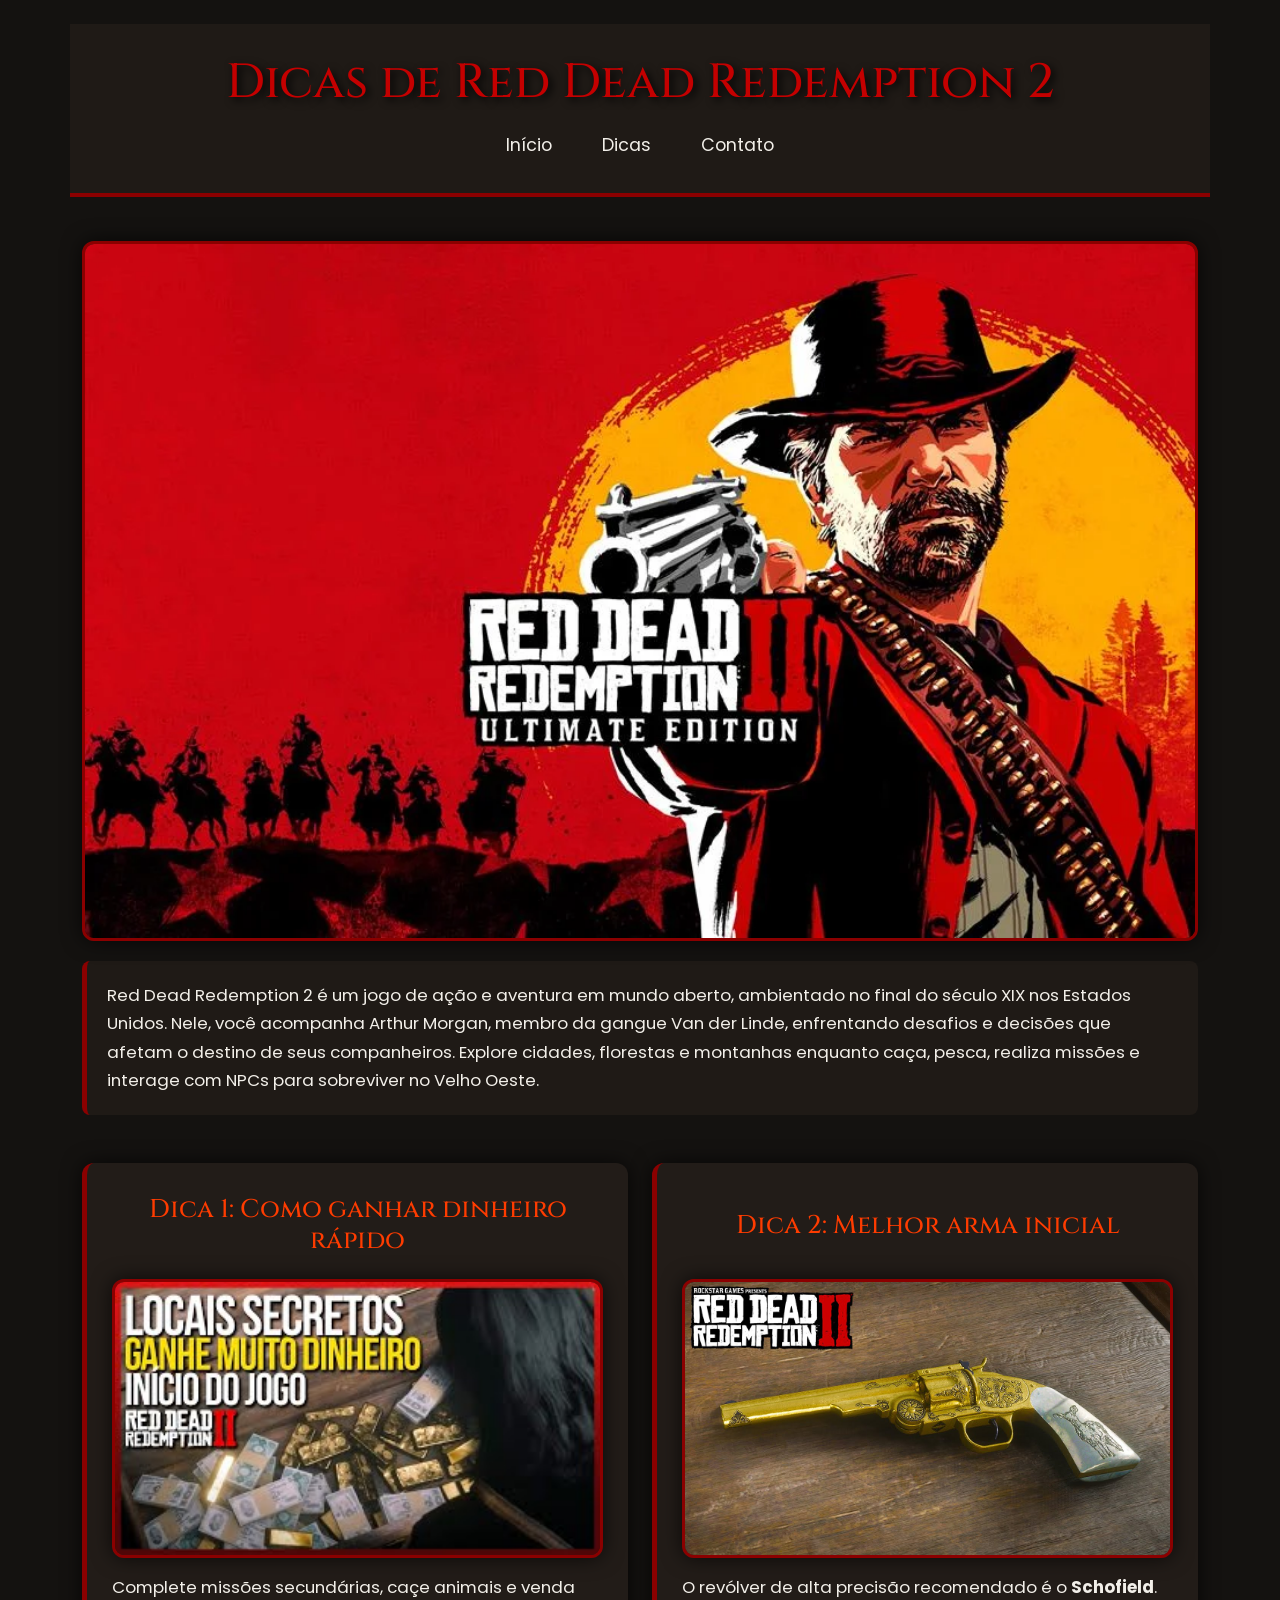
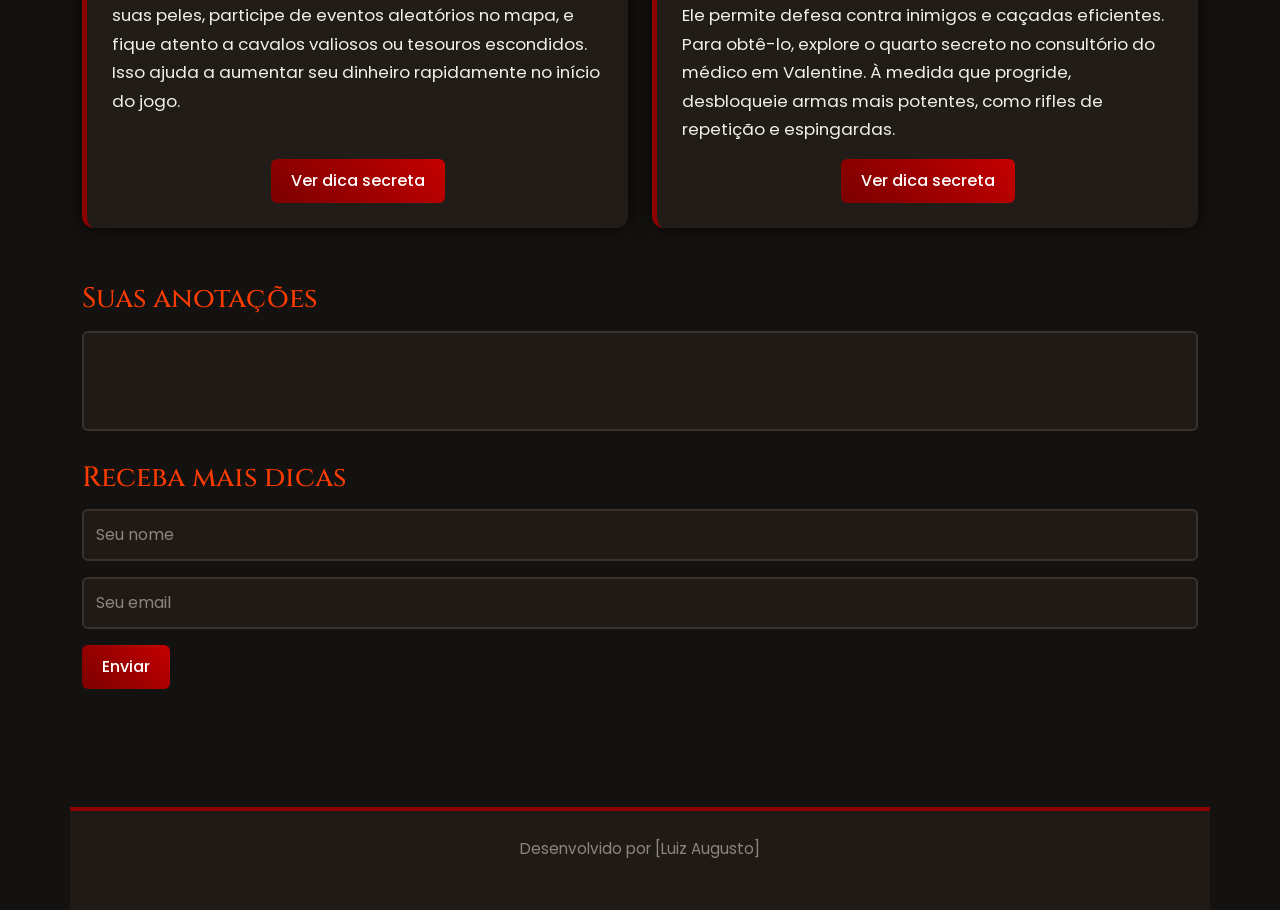
==== index.html @ a8acb1be "envio de imagens para pastas, correção no código pra dar certo" ====
<!DOCTYPE html>
<html lang="pt-BR">
<head>
    <meta charset="UTF-8">
    <meta name="viewport" content="width=device-width, initial-scale=1.0">
    <title>Dicas de Red Dead 2</title>
    <link href="https://cdn.jsdelivr.net/npm/bootstrap@5.3.0/dist/css/bootstrap.min.css" rel="stylesheet">
    <link rel="stylesheet" href="style.css">
    <link href="https://fonts.googleapis.com/css2?family=Poppins:wght@300;500;700&display=swap" rel="stylesheet">
</head>
<body>

<header class="container my-4">
    <h1>Dicas de Red Dead Redemption 2</h1>
    <nav class="nav">
        <a class="nav-link" href="index.html">Início</a>
        <a class="nav-link" href="dicas.html">Dicas</a>
        <a class="nav-link" href="contato.html">Contato</a>
    </nav>
</header>

<main class="container">

    <section class="mb-5">
        <img src="img/capa.jpg" alt="Capa Red Dead 2" class="img-fluid">
        <p>
            Red Dead Redemption 2 é um jogo de ação e aventura em mundo aberto, ambientado no final do século XIX nos Estados Unidos.
            Nele, você acompanha Arthur Morgan, membro da gangue Van der Linde, enfrentando desafios e decisões que afetam o destino de seus companheiros.
            Explore cidades, florestas e montanhas enquanto caça, pesca, realiza missões e interage com NPCs para sobreviver no Velho Oeste.
        </p>
    </section>

    <div class="row">
        <section class="col-md-6 mb-4">
            <article>
                <h2>Dica 1: Como ganhar dinheiro rápido</h2>
                <img src="img/dica1.jpg" alt="Dica 1 Red Dead 2" class="img-fluid">
                <p>
                    Complete missões secundárias, caçe animais e venda suas peles, participe de eventos aleatórios no mapa, e fique atento a cavalos valiosos
                    ou tesouros escondidos. Isso ajuda a aumentar seu dinheiro rapidamente no início do jogo.
                </p>
                <button class="btn btn-secondary" popovertarget="segredo1">Ver dica secreta</button> 
                <div id="segredo1" popover="" class="p-3 border shadow-sm">
                    <ol>
                        <li>
                            Explore bem o mapa! Você pode encontrar mapas do tesouros com npcs ou vasculhando estruturas do cenário,
                            neles irão ter informações preciosas para achar grandes fortunas perdidas das gangues que causaram o terror no velho oeste!
                        </li>
                    </ol>
                </div>
            </article>
        </section>

        <section class="col-md-6 mb-4">
            <article>
                <h2>Dica 2: Melhor arma inicial</h2>
                <img src="img/dica2.jpg" alt="Dica 2 Red Dead 2" class="img-fluid">
                <p>
                    O revólver de alta precisão recomendado é o <strong>Schofield</strong>. Ele permite defesa contra inimigos e caçadas eficientes.
                    Para obtê-lo, explore o quarto secreto no consultório do médico em Valentine. À medida que progride, desbloqueie armas mais potentes,
                    como rifles de repetição e espingardas.
                </p>
                <button class="btn btn-secondary" popovertarget="segredo2">Ver dica secreta</button>
                <div id="segredo2" popover="" class="p-3 border shadow-sm">
                    <ol>
                        <li>
                            Encontrar o Schofield no quarto secreto do médico de Valentine garante uma arma poderosa logo no início. Completar missões de caçador de recompensas desbloqueia ainda mais armas.
                        </li>
                    </ol>
                </div>
            </article>
        </section>
    </div>

    <section class="mb-4">
        <h3>Suas anotações</h3>
        <div contenteditable="true" class="form-control" style="min-height: 100px;"></div>
    </section>

    <section class="mb-5">
        <h3>Receba mais dicas</h3>
        <form>
            <div class="mb-3">
                <input type="text" class="form-control" placeholder="Seu nome" required>
            </div>
            <div class="mb-3">
                <input type="email" class="form-control" placeholder="Seu email" required>
            </div>
            <button type="submit" class="btn btn-primary">Enviar</button>
        </form>
    </section>

</main>

<footer class="container pb-5">
    <p>Desenvolvido por [Luiz Augusto]</p>
</footer>

<script src="https://cdn.jsdelivr.net/npm/bootstrap@5.3.0/dist/js/bootstrap.bundle.min.js"></script>

</body>
</html>
---- style.css ----
@import url('https://fonts.googleapis.com/css2?family=Cinzel:wght@600;800&family=Poppins:wght@300;400;500;700&display=swap');

body {
    margin: 0;
    font-family: 'Poppins', sans-serif;
    background-color: #141210;
    color: #f2efe9;
}

header {
    background-color: #1f1a16;
    text-align: center;
    padding: 30px 10px;
    border-bottom: 4px solid #8b0000;
}

header h1 {
    font-family: 'Cinzel', serif;
    font-size: 3rem;
    color: #c40000;
    text-shadow: 3px 3px 8px #000;
    margin-bottom: 15px;
}

.nav {
    justify-content: center;
}

.nav .nav-link {
    color: #f2efe9;
    text-decoration: none;
    margin: 0 10px;
    font-size: 1.1rem;
    padding: 5px 15px;
    border-radius: 5px;
    transition: 0.3s ease;
}

.nav .nav-link:hover {
    background-color: #8b0000;
    color: #fff !important;
}

main {
    padding: 20px 0;
}

p {
    line-height: 1.7;
    font-size: 1.05rem;
}

.img-fluid {
    width: 100%;
    border-radius: 12px;
    border: 3px solid #8b0000;
    box-shadow: 0 0 20px rgba(0,0,0,0.7);
    transition: 0.3s ease;
}

main > section:first-of-type p {
    background-color: #1f1a16;
    padding: 20px;
    margin-top: 20px;
    border-radius: 8px;
    border-left: 5px solid #8b0000;
}

.row {
    display: flex;
    flex-wrap: wrap;
}

.row > section {
    display: flex !important;
    flex-direction: column;
}

article {
    background-color: #221c18;
    padding: 25px;
    border-radius: 12px;
    border-left: 5px solid #8b0000;
    box-shadow: 0 0 20px rgba(0,0,0,0.7);
    color: #f2efe9;
    display: flex;
    flex-direction: column;
    flex: 1; 
    height: 100%;
}

h2 {
    font-family: 'Cinzel', serif;
    color: #ff3c00;
    margin-top: 0;
    margin-bottom: 15px;
    font-size: 1.6rem;
    text-align: center;
    min-height: 76px;
    display: flex;
    align-items: center;
    justify-content: center;
}

article img {
    width: 100%;
    height: 250px; 
    object-fit: cover;
    object-position: center; 
    border-radius: 8px;
    border: 3px solid #8b0000;
    margin-bottom: 15px;
    transition: 0.3s ease;
}

.img-fluid:hover, article img:hover {
    transform: scale(1.01);
}

article p {
    flex-grow: 1;
    margin-bottom: 15px;
}

.btn, button, [type="submit"] {
    background: linear-gradient(45deg, #7b0000, #c40000) !important;
    color: white !important;
    border: none !important;
    padding: 10px 20px;
    border-radius: 6px;
    font-weight: 500;
    cursor: pointer;
    transition: 0.3s ease;
    align-self: center;
    margin-top: auto; 
}

.btn:hover, button:hover {
    transform: scale(1.05);
    background: linear-gradient(45deg, #c40000, #ff0000) !important;
}

.form-control {
    background-color: #1f1a16 !important;
    color: #f2efe9 !important;
    border: 2px solid #3a322c !important;
    border-radius: 6px;
    padding: 12px;
}

.form-control:focus {
    border-color: #8b0000 !important;
    box-shadow: 0 0 8px rgba(139, 0, 0, 0.6) !important;
}

.form-control::placeholder {
    color: #8c857e;
}

h3 {
    font-family: 'Cinzel', serif;
    color: #ff3c00;
    margin-top: 30px;
    margin-bottom: 15px;
}

div[popover] {
    background-color: #1a1512;
    color: #f2efe9;
    padding: 20px;
    border: 2px solid #8b0000;
    border-radius: 8px;
    box-shadow: 0 0 25px rgba(0,0,0,0.85);
    max-width: 350px;
}

div[popover] ol {
    margin: 0;
    padding-left: 20px;
}

footer {
    text-align: center;
    padding: 25px;
    background-color: #1f1a16;
    border-top: 4px solid #8b0000;
    margin-top: 50px;
}

footer p {
    margin: 0;
    font-size: 0.95rem;
    color: #8c857e;
}
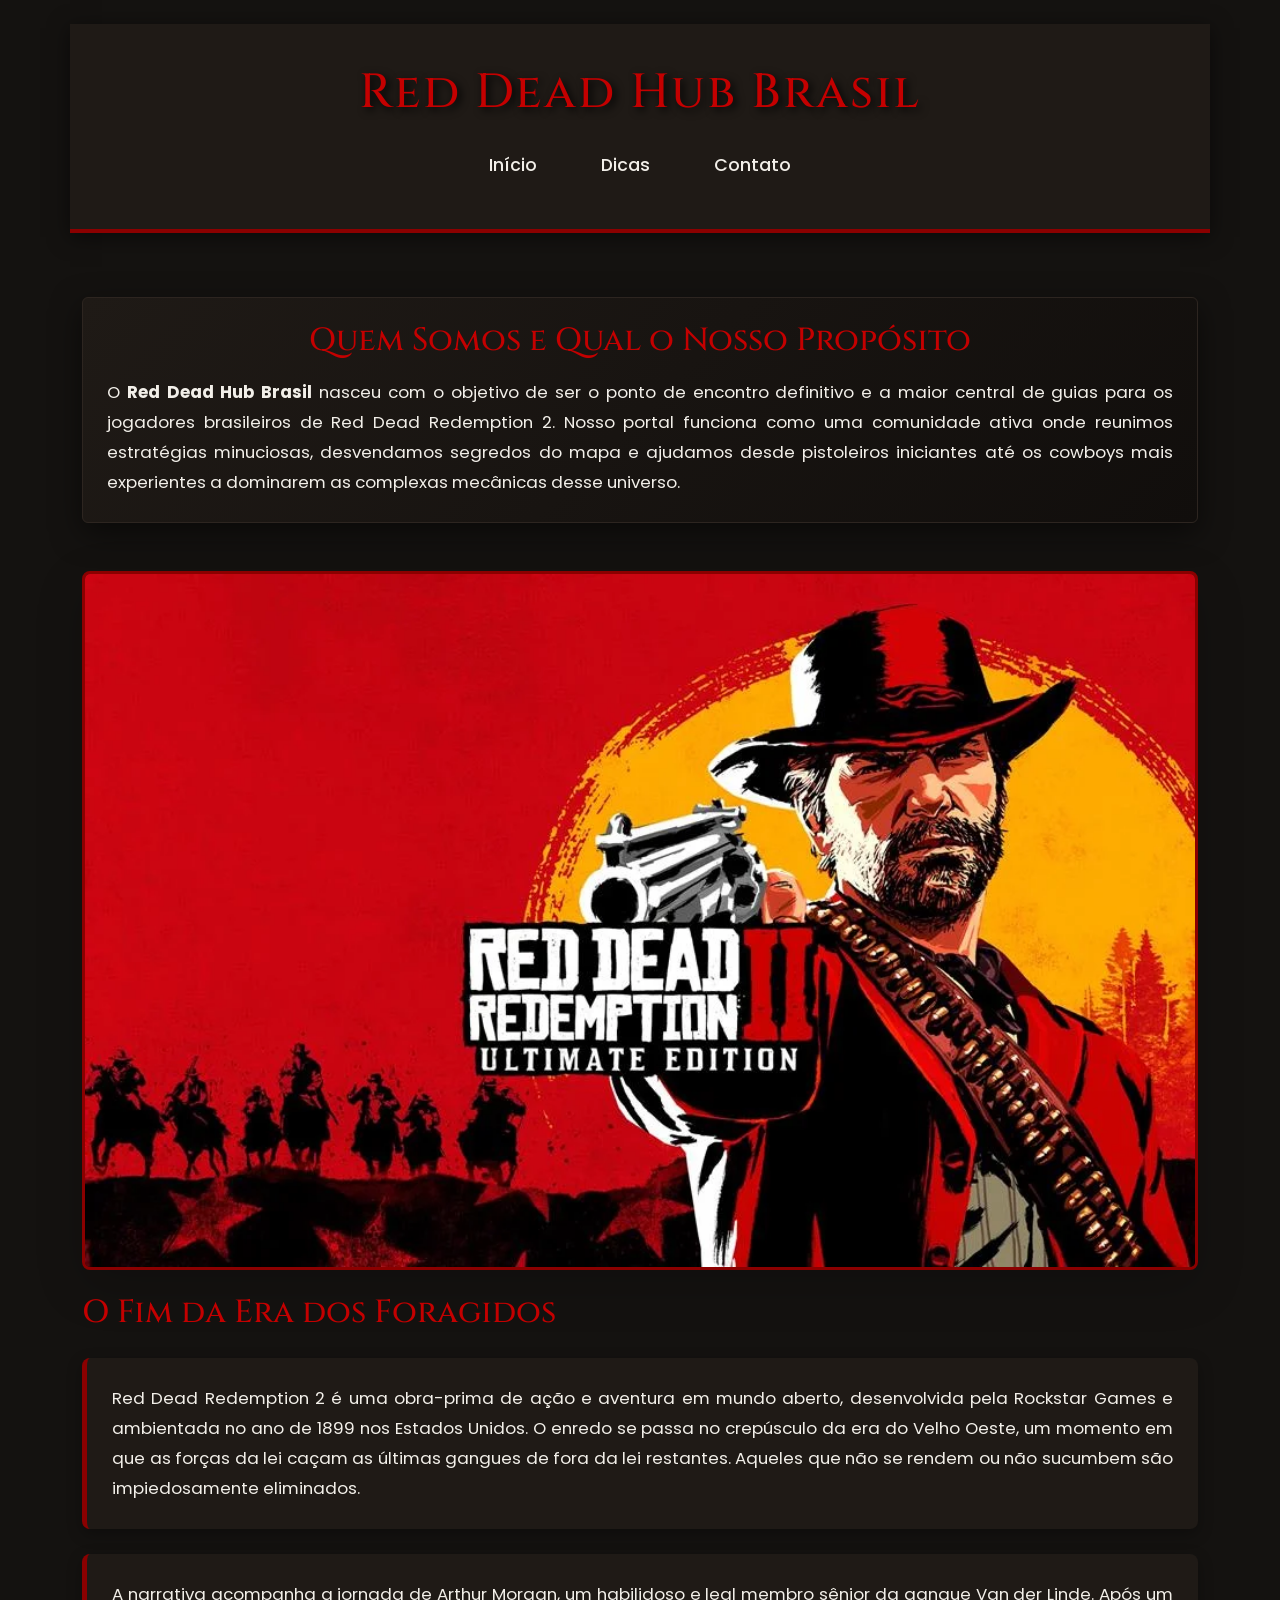
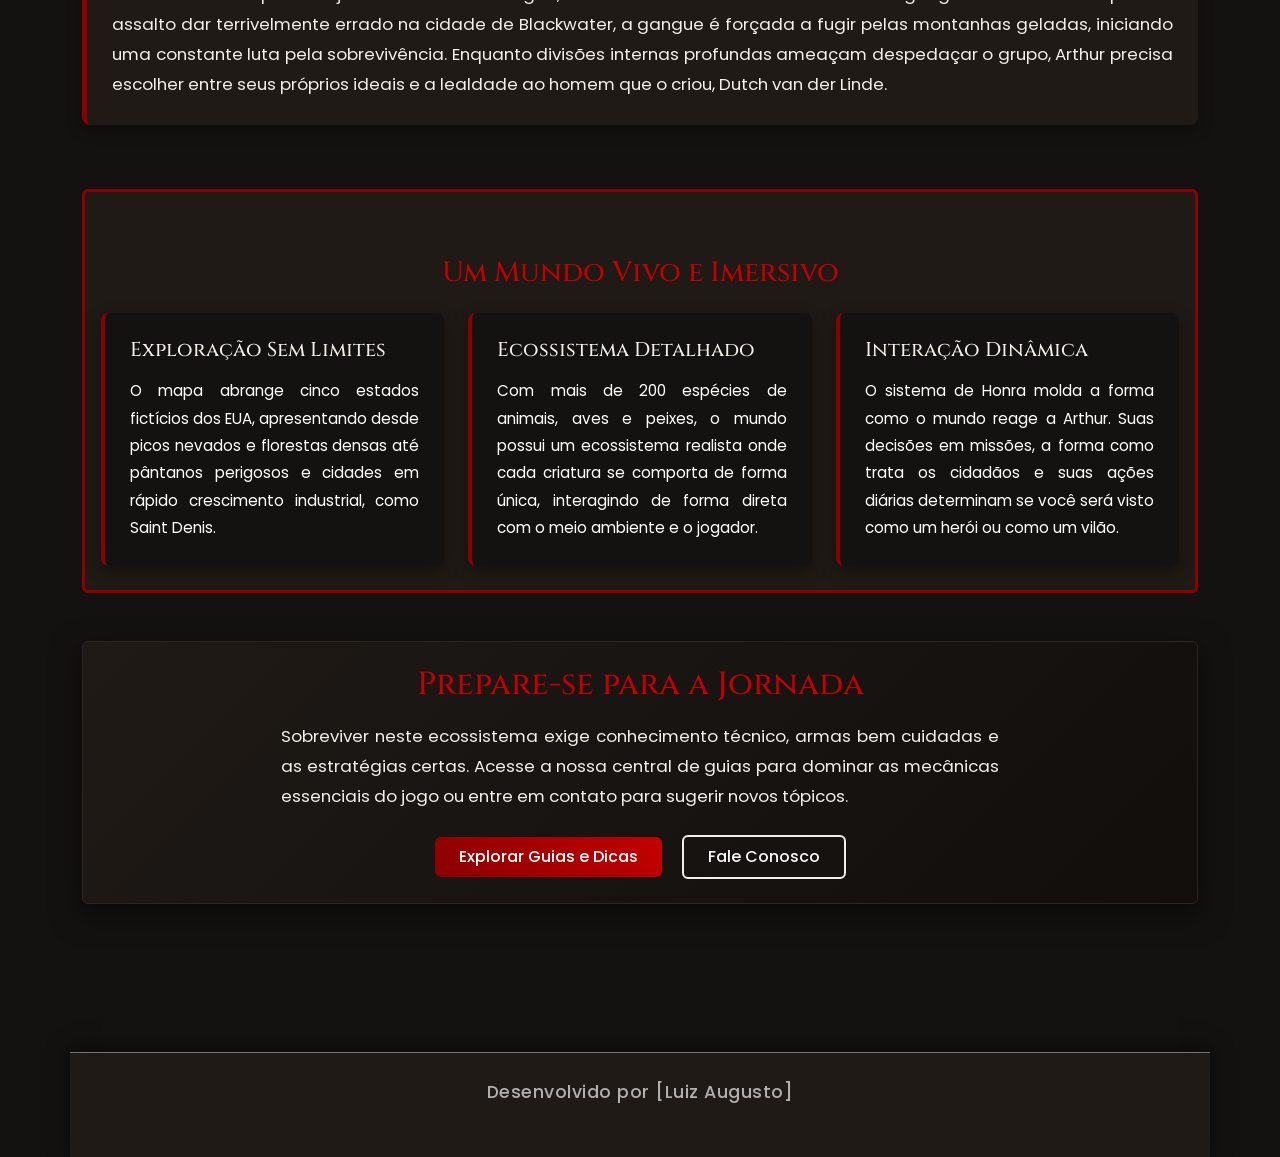
==== commit 2b57509f: "diversas atualizações feitas" ====
--- a/index.html
+++ b/index.html
@@ -3,16 +3,16 @@
 <head>
     <meta charset="UTF-8">
     <meta name="viewport" content="width=device-width, initial-scale=1.0">
-    <title>Dicas de Red Dead 2</title>
+    <title>Red Dead Hub Brasil</title>
     <link href="https://cdn.jsdelivr.net/npm/bootstrap@5.3.0/dist/css/bootstrap.min.css" rel="stylesheet">
     <link rel="stylesheet" href="style.css">
-    <link href="https://fonts.googleapis.com/css2?family=Poppins:wght@300;500;700&display=swap" rel="stylesheet">
+    <link href="https://fonts.googleapis.com/css2?family=Poppins:wght@300;500;700&family=Cinzel:wght@700&display=swap" rel="stylesheet">
 </head>
 <body>
 
-<header class="container my-4">
-    <h1>Dicas de Red Dead Redemption 2</h1>
-    <nav class="nav">
+<header class="container my-4 text-center header-custom">
+    <h1>Red Dead Hub Brasil</h1>
+    <nav class="nav justify-content-center mt-3">
         <a class="nav-link" href="index.html">Início</a>
         <a class="nav-link" href="dicas.html">Dicas</a>
         <a class="nav-link" href="contato.html">Contato</a>
@@ -21,79 +21,69 @@
 
 <main class="container">
 
-    <section class="mb-5">
-        <img src="img/capa.jpg" alt="Capa Red Dead 2" class="img-fluid">
-        <p>
-            Red Dead Redemption 2 é um jogo de ação e aventura em mundo aberto, ambientado no final do século XIX nos Estados Unidos.
-            Nele, você acompanha Arthur Morgan, membro da gangue Van der Linde, enfrentando desafios e decisões que afetam o destino de seus companheiros.
-            Explore cidades, florestas e montanhas enquanto caça, pesca, realiza missões e interage com NPCs para sobreviver no Velho Oeste.
+    <section class="mb-5 text-center py-4 bg-cta-custom rounded">
+        <h2 class="text-danger-custom mb-3">Quem Somos e Qual o Nosso Propósito</h2>
+        <p class="px-4 m-0">
+            O <strong>Red Dead Hub Brasil</strong> nasceu com o objetivo de ser o ponto de encontro definitivo e a maior central de guias para os jogadores brasileiros de Red Dead Redemption 2. Nosso portal funciona como uma comunidade ativa onde reunimos estratégias minuciosas, desvendamos segredos do mapa e ajudamos desde pistoleiros iniciantes até os cowboys mais experientes a dominarem as complexas mecânicas desse universo.
         </p>
     </section>
 
-    <div class="row">
-        <section class="col-md-6 mb-4">
-            <article>
-                <h2>Dica 1: Como ganhar dinheiro rápido</h2>
-                <img src="img/dica1.jpg" alt="Dica 1 Red Dead 2" class="img-fluid">
+    <section class="mb-5 section-intro">
+        <div class="row align-items-center">
+            <div class="col-12 mb-4">
+                <img src="img/capa.jpg" alt="Capa Red Dead 2" class="img-fluid w-100 rounded-3 border-danger-custom shadow-lg">
+            </div>
+            <div class="col-12">
+                <h2 class="text-danger-custom mb-3">O Fim da Era dos Foragidos</h2>
                 <p>
-                    Complete missões secundárias, caçe animais e venda suas peles, participe de eventos aleatórios no mapa, e fique atento a cavalos valiosos
-                    ou tesouros escondidos. Isso ajuda a aumentar seu dinheiro rapidamente no início do jogo.
+                    Red Dead Redemption 2 é uma obra-prima de ação e aventura em mundo aberto, desenvolvida pela Rockstar Games e ambientada no ano de 1899 nos Estados Unidos. O enredo se passa no crepúsculo da era do Velho Oeste, um momento em que as forças da lei caçam as últimas gangues de fora da lei restantes. Aqueles que não se rendem ou não sucumbem são impiedosamente eliminados.
                 </p>
-                <button class="btn btn-secondary" popovertarget="segredo1">Ver dica secreta</button> 
-                <div id="segredo1" popover="" class="p-3 border shadow-sm">
-                    <ol>
-                        <li>
-                            Explore bem o mapa! Você pode encontrar mapas do tesouros com npcs ou vasculhando estruturas do cenário,
-                            neles irão ter informações preciosas para achar grandes fortunas perdidas das gangues que causaram o terror no velho oeste!
-                        </li>
-                    </ol>
-                </div>
-            </article>
-        </section>
-
-        <section class="col-md-6 mb-4">
-            <article>
-                <h2>Dica 2: Melhor arma inicial</h2>
-                <img src="img/dica2.jpg" alt="Dica 2 Red Dead 2" class="img-fluid">
                 <p>
-                    O revólver de alta precisão recomendado é o <strong>Schofield</strong>. Ele permite defesa contra inimigos e caçadas eficientes.
-                    Para obtê-lo, explore o quarto secreto no consultório do médico em Valentine. À medida que progride, desbloqueie armas mais potentes,
-                    como rifles de repetição e espingardas.
+                    A narrativa acompanha a jornada de Arthur Morgan, um habilidoso e leal membro sênior da gangue Van der Linde. Após um assalto dar terrivelmente errado na cidade de Blackwater, a gangue é forçada a fugir pelas montanhas geladas, iniciando uma constante luta pela sobrevivência. Enquanto divisões internas profundas ameaçam despedaçar o grupo, Arthur precisa escolher entre seus próprios ideais e a lealdade ao homem que o criou, Dutch van der Linde.
                 </p>
-                <button class="btn btn-secondary" popovertarget="segredo2">Ver dica secreta</button>
-                <div id="segredo2" popover="" class="p-3 border shadow-sm">
-                    <ol>
-                        <li>
-                            Encontrar o Schofield no quarto secreto do médico de Valentine garante uma arma poderosa logo no início. Completar missões de caçador de recompensas desbloqueia ainda mais armas.
-                        </li>
-                    </ol>
-                </div>
-            </article>
-        </section>
-    </div>
-
-    <section class="mb-4">
-        <h3>Suas anotações</h3>
-        <div contenteditable="true" class="form-control" style="min-height: 100px;"></div>
+            </div>
+        </div>
     </section>
 
-    <section class="mb-5">
-        <h3>Receba mais dicas</h3>
-        <form>
-            <div class="mb-3">
-                <input type="text" class="form-control" placeholder="Seu nome" required>
+    <section class="mb-5 py-4 px-3 bg-card-custom rounded border-danger-custom">
+        <h3 class="text-danger-custom mb-4 text-center">Um Mundo Vivo e Imersivo</h3>
+        <div class="row g-4">
+            <div class="col-md-4">
+                <div class="feature-box">
+                    <h5>Exploração Sem Limites</h5>
+                    <p>O mapa abrange cinco estados fictícios dos EUA, apresentando desde picos nevados e florestas densas até pântanos perigosos e cidades em rápido crescimento industrial, como Saint Denis.</p>
+                </div>
             </div>
-            <div class="mb-3">
-                <input type="email" class="form-control" placeholder="Seu email" required>
+            <div class="col-md-4">
+                <div class="feature-box">
+                    <h5>Ecossistema Detalhado</h5>
+                    <p>Com mais de 200 espécies de animais, aves e peixes, o mundo possui um ecossistema realista onde cada criatura se comporta de forma única, interagindo de forma direta com o meio ambiente e o jogador.</p>
+                </div>
             </div>
-            <button type="submit" class="btn btn-primary">Enviar</button>
-        </form>
+            <div class="col-md-4">
+                <div class="feature-box">
+                    <h5>Interação Dinâmica</h5>
+                    <p>O sistema de Honra molda a forma como o mundo reage a Arthur. Suas decisões em missões, a forma como trata os cidadãos e suas ações diárias determinam se você será visto como um herói ou como um vilão.</p>
+                </div>
+            </div>
+        </div>
+    </section>
+
+    <section class="mb-5 text-center py-4 bg-cta-custom rounded">
+        <h2 class="text-danger-custom mb-3">Prepare-se para a Jornada</h2>
+        <p class="px-3 max-width-text mx-auto">
+            Sobreviver neste ecossistema exige conhecimento técnico, armas bem cuidadas e as estratégias certas. Acesse a nossa central de guias para dominar as mecânicas essenciais do jogo ou entre em contato para sugerir novos tópicos.
+        </p>
+        <div class="mt-4">
+            <a href="dicas.html" class="btn btn-danger-custom mx-2 px-4 py-2">Explorar Guias e Dicas</a>
+            <a href="contato.html" class="btn btn-outline-light mx-2 px-4 py-2">Fale Conosco</a>
+        </div>
     </section>
 
 </main>
 
-<footer class="container pb-5">
-    <p>Desenvolvido por [Luiz Augusto]</p>
+<footer class="container pb-5 text-center border-top border-secondary pt-4">
+    <p class="text-muted">Desenvolvido por [Luiz Augusto]</p>
 </footer>
 
 <script src="https://cdn.jsdelivr.net/npm/bootstrap@5.3.0/dist/js/bootstrap.bundle.min.js"></script>
--- a/style.css
+++ b/style.css
@@ -1,69 +1,165 @@
 @import url('https://fonts.googleapis.com/css2?family=Cinzel:wght@600;800&family=Poppins:wght@300;400;500;700&display=swap');
+
+:root {
+    --bg-main: #141210;
+    --bg-card: #1f1a16;
+    --bg-card-inner: #faf9f8;
+    --red-primary: #8b0000;
+    --red-bright: #c40000;
+    --red-accent: #ff3c00;
+    --text-light: #f2efe9;
+    --text-muted: #ffffff;
+}
 
 body {
     margin: 0;
     font-family: 'Poppins', sans-serif;
-    background-color: #141210;
-    color: #f2efe9;
+    background-color: var(--bg-main);
+    color: var(--text-light);
+    line-height: 1.8;
 }
 
 header {
-    background-color: #1f1a16;
+    background-color: var(--bg-card);
     text-align: center;
-    padding: 30px 10px;
-    border-bottom: 4px solid #8b0000;
+    padding: 40px 10px;
+    border-bottom: 4px solid var(--red-primary);
+    box-shadow: 0 4px 20px rgba(0, 0, 0, 0.5);
 }
 
 header h1 {
     font-family: 'Cinzel', serif;
     font-size: 3rem;
-    color: #c40000;
+    color: var(--red-bright);
     text-shadow: 3px 3px 8px #000;
-    margin-bottom: 15px;
+    margin-bottom: 20px;
+    letter-spacing: 2px;
 }
 
 .nav {
+    display: flex;
+    flex-wrap: wrap;
     justify-content: center;
 }
 
 .nav .nav-link {
-    color: #f2efe9;
+    color: var(--text-light);
     text-decoration: none;
-    margin: 0 10px;
+    margin: 0 12px;
     font-size: 1.1rem;
-    padding: 5px 15px;
-    border-radius: 5px;
-    transition: 0.3s ease;
+    font-weight: 500;
+    padding: 8px 20px;
+    border-radius: 6px;
+    transition: all 0.3s ease;
 }
 
 .nav .nav-link:hover {
-    background-color: #8b0000;
+    background-color: var(--red-primary);
     color: #fff !important;
+    box-shadow: 0 0 12px rgba(139, 0, 0, 0.6);
 }
 
 main {
-    padding: 20px 0;
+    padding: 40px 0;
 }
 
 p {
-    line-height: 1.7;
     font-size: 1.05rem;
+    color: var(--text-light);
+    text-align: justify;
 }
 
 .img-fluid {
     width: 100%;
     border-radius: 12px;
-    border: 3px solid #8b0000;
-    box-shadow: 0 0 20px rgba(0,0,0,0.7);
-    transition: 0.3s ease;
-}
-
-main > section:first-of-type p {
-    background-color: #1f1a16;
-    padding: 20px;
-    margin-top: 20px;
+    border: 3px solid var(--red-primary);
+    box-shadow: 0 10px 25px rgba(0, 0, 0, 0.7);
+    transition: transform 0.3s ease, box-shadow 0.3s ease;
+}
+
+.section-intro p {
+    background-color: var(--bg-card);
+    padding: 25px;
+    margin-top: 25px;
     border-radius: 8px;
-    border-left: 5px solid #8b0000;
+    border-left: 5px solid var(--red-primary);
+    box-shadow: 0 5px 15px rgba(0, 0, 0, 0.3);
+}
+
+.border-danger-custom {
+    border: 3px solid var(--red-primary) !important;
+}
+
+.text-danger-custom {
+    color: var(--red-bright) !important;
+}
+
+.bg-card-custom {
+    background-color: var(--bg-card);
+}
+
+.feature-box {
+    background-color: var(--bg-main);
+    padding: 25px;
+    border-radius: 8px;
+    border-left: 4px solid var(--red-primary);
+    box-shadow: 0 5px 15px rgba(0, 0, 0, 0.4);
+    height: 100%;
+    transition: transform 0.3s ease;
+}
+
+.feature-box:hover {
+    transform: translateY(-5px);
+}
+
+.feature-box h5 {
+    color: var(--text-light);
+    font-family: 'Cinzel', serif;
+    margin-bottom: 15px;
+}
+
+.feature-box p {
+    font-size: 0.95rem;
+    color: var(--text-muted);
+    margin: 0;
+}
+
+.bg-cta-custom {
+    background: linear-gradient(135deg, var(--bg-card), #110e0c);
+    border: 1px solid #2d2520;
+    box-shadow: 0 10px 30px rgba(0, 0, 0, 0.5);
+}
+
+.max-width-text {
+    max-width: 750px;
+}
+
+.btn-danger-custom {
+    background: linear-gradient(45deg, var(--red-primary), var(--red-bright));
+    color: white;
+    border: none;
+    font-weight: 500;
+    border-radius: 6px;
+    transition: transform 0.2s ease, box-shadow 0.2s ease;
+}
+
+.btn-danger-custom:hover {
+    transform: scale(1.05);
+    background: linear-gradient(45deg, var(--red-bright), #ff0000);
+    color: white;
+    box-shadow: 0 0 15px rgba(196, 0, 0, 0.5);
+}
+
+.btn-outline-light {
+    border: 2px solid var(--text-light);
+    font-weight: 500;
+    border-radius: 6px;
+    transition: all 0.3s ease;
+}
+
+.btn-outline-light:hover {
+    background-color: var(--text-light);
+    color: var(--bg-main) !important;
 }
 
 .row {
@@ -77,23 +173,26 @@
 }
 
 article {
-    background-color: #221c18;
+    background-color: var(--bg-card-inner);
     padding: 25px;
     border-radius: 12px;
-    border-left: 5px solid #8b0000;
-    box-shadow: 0 0 20px rgba(0,0,0,0.7);
-    color: #f2efe9;
+    border-left: 5px solid var(--red-primary);
+    box-shadow: 0 10px 25px rgba(0, 0, 0, 0.6);
+    color: var(--text-light);
     display: flex;
     flex-direction: column;
     flex: 1; 
     height: 100%;
 }
 
-h2 {
+h2, h3, h5 {
     font-family: 'Cinzel', serif;
-    color: #ff3c00;
+}
+
+article h2 {
+    color: var(--red-accent);
     margin-top: 0;
-    margin-bottom: 15px;
+    margin-bottom: 20px;
     font-size: 1.6rem;
     text-align: center;
     min-height: 76px;
@@ -108,70 +207,72 @@
     object-fit: cover;
     object-position: center; 
     border-radius: 8px;
-    border: 3px solid #8b0000;
-    margin-bottom: 15px;
+    border: 3px solid var(--red-primary);
+    margin-bottom: 20px;
     transition: 0.3s ease;
 }
 
 .img-fluid:hover, article img:hover {
     transform: scale(1.01);
+    box-shadow: 0 12px 30px rgba(139, 0, 0, 0.4);
 }
 
 article p {
     flex-grow: 1;
-    margin-bottom: 15px;
-}
-
-.btn, button, [type="submit"] {
-    background: linear-gradient(45deg, #7b0000, #c40000) !important;
+    margin-bottom: 20px;
+}
+
+.btn-secondary, button, [type="submit"] {
+    background: linear-gradient(45deg, #7b0000, var(--red-bright)) !important;
     color: white !important;
     border: none !important;
-    padding: 10px 20px;
+    padding: 12px 24px;
     border-radius: 6px;
     font-weight: 500;
     cursor: pointer;
-    transition: 0.3s ease;
+    transition: all 0.3s ease;
     align-self: center;
     margin-top: auto; 
 }
 
-.btn:hover, button:hover {
+.btn-secondary:hover, button:hover {
     transform: scale(1.05);
-    background: linear-gradient(45deg, #c40000, #ff0000) !important;
-}
-
-.form-control {
-    background-color: #1f1a16 !important;
-    color: #f2efe9 !important;
+    background: linear-gradient(45deg, var(--red-bright), #ff0000) !important;
+    box-shadow: 0 0 15px rgba(196, 0, 0, 0.5);
+}
+
+.form-control, select.form-select {
+    background-color: var(--bg-card) !important;
+    color: var(--text-light) !important;
     border: 2px solid #3a322c !important;
     border-radius: 6px;
-    padding: 12px;
-}
-
-.form-control:focus {
-    border-color: #8b0000 !important;
-    box-shadow: 0 0 8px rgba(139, 0, 0, 0.6) !important;
+    padding: 14px;
+    transition: all 0.3s ease;
 }
 
 .form-control::placeholder {
-    color: #8c857e;
+    color: var(--text-muted);
+}
+
+select.form-select option {
+    background-color: var(--bg-card);
+    color: var(--text-light);
 }
 
 h3 {
-    font-family: 'Cinzel', serif;
-    color: #ff3c00;
-    margin-top: 30px;
-    margin-bottom: 15px;
+    color: var(--red-accent);
+    margin-top: 40px;
+    margin-bottom: 20px;
 }
 
 div[popover] {
     background-color: #1a1512;
-    color: #f2efe9;
-    padding: 20px;
-    border: 2px solid #8b0000;
+    color: var(--text-light);
+    padding: 25px;
+    border: 2px solid var(--red-primary);
     border-radius: 8px;
-    box-shadow: 0 0 25px rgba(0,0,0,0.85);
-    max-width: 350px;
+    box-shadow: 0 15px 35px rgba(0, 0, 0, 0.9);
+    max-width: 380px;
 }
 
 div[popover] ol {
@@ -181,14 +282,29 @@
 
 footer {
     text-align: center;
-    padding: 25px;
-    background-color: #1f1a16;
-    border-top: 4px solid #8b0000;
-    margin-top: 50px;
+    padding: 35px;
+    background-color: var(--bg-card);
+    border-top: 4px solid var(--red-primary);
+    margin-top: 60px;
+    box-shadow: 0 -4px 20px rgba(0, 0, 0, 0.5);
 }
 
 footer p {
     margin: 0;
-    font-size: 0.95rem;
-    color: #8c857e;
-}
+    font-size: 1.1rem;
+    font-weight: 500;
+    color: var(--text-light);
+    text-align: center;
+    letter-spacing: 0.5px;
+}
+
+.text-muted {
+    color: #b0b0b0 !important; 
+}
+
+.form-select:focus, .form-control:focus {
+    border-color: var(--red-primary) !important;
+    outline: 0 !important;
+    box-shadow: 0 0 10px rgba(139, 0, 0, 0.6) !important;
+    background-image: url("data:image/svg+xml,%3csvg xmlns='http://www.w3.org/2000/svg' viewBox='0 0 16 16'%3e%3cpath fill='none' stroke='%23c40000' stroke-linecap='round' stroke-linejoin='round' stroke-width='2' d='m2 5 6 6 6-6'/%3e%3c/svg%3e") !important;
+}
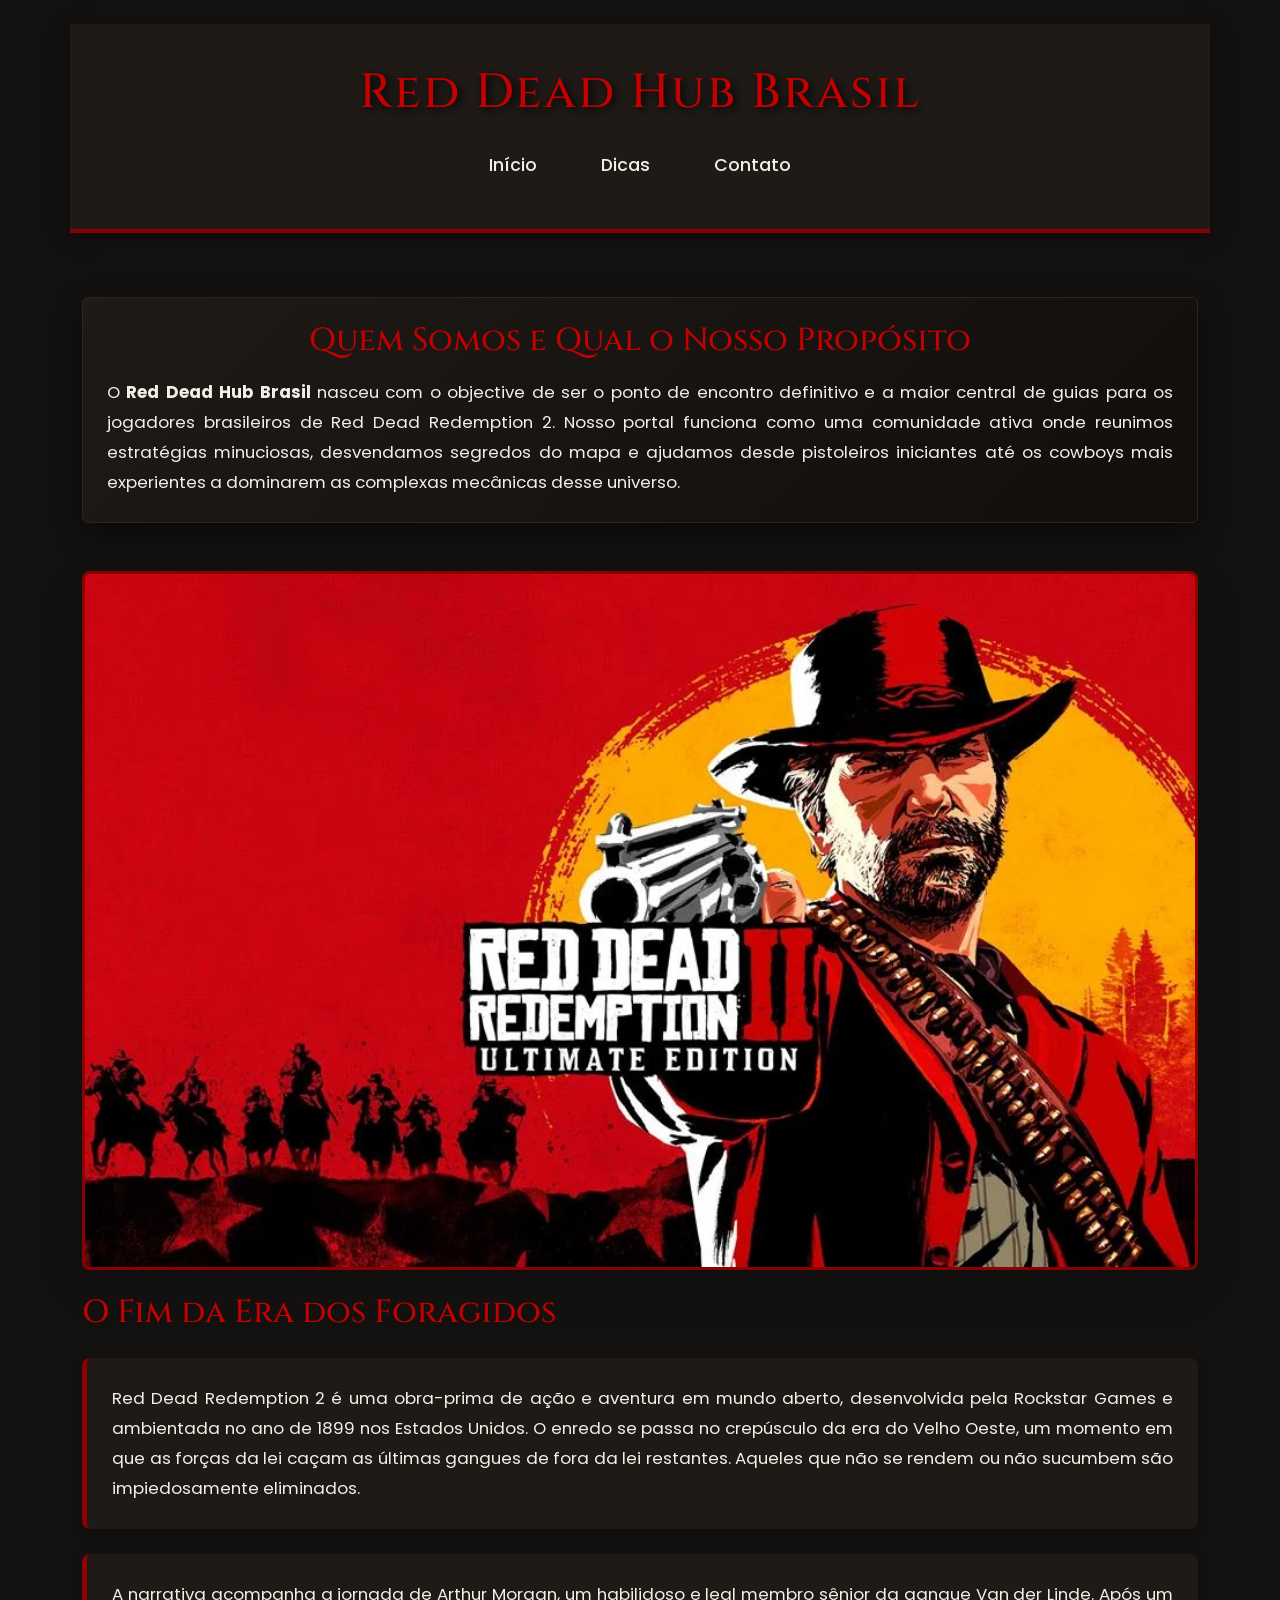
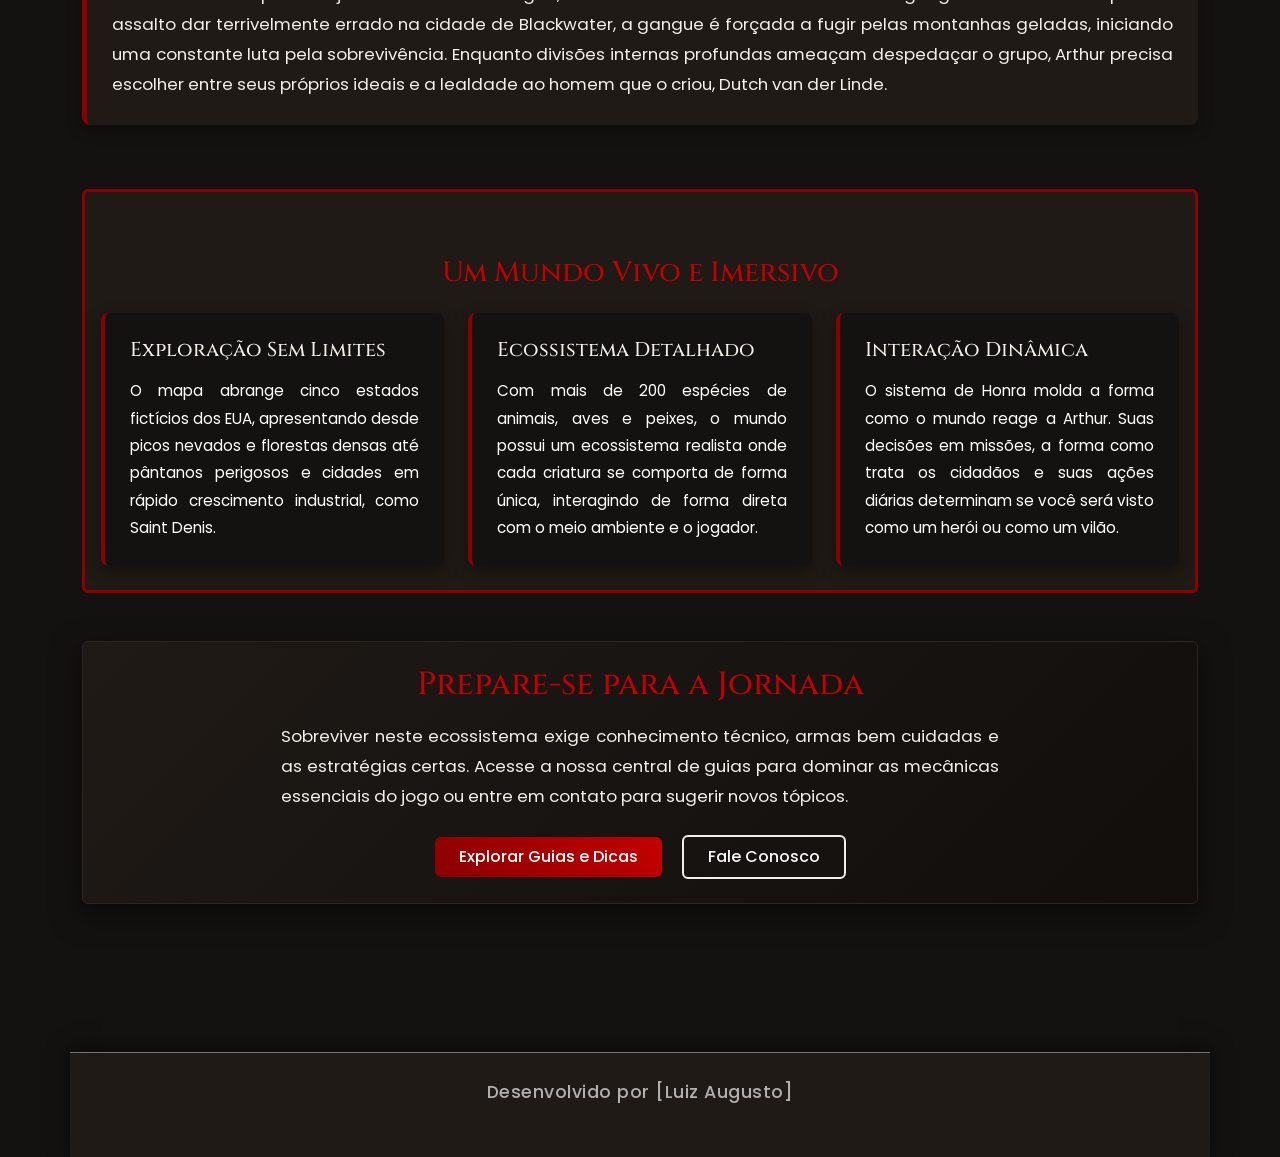
==== commit 364131e9: "criação do codigo js, mudanças de estrutura" ====
--- a/index.html
+++ b/index.html
@@ -24,7 +24,7 @@
     <section class="mb-5 text-center py-4 bg-cta-custom rounded">
         <h2 class="text-danger-custom mb-3">Quem Somos e Qual o Nosso Propósito</h2>
         <p class="px-4 m-0">
-            O <strong>Red Dead Hub Brasil</strong> nasceu com o objetivo de ser o ponto de encontro definitivo e a maior central de guias para os jogadores brasileiros de Red Dead Redemption 2. Nosso portal funciona como uma comunidade ativa onde reunimos estratégias minuciosas, desvendamos segredos do mapa e ajudamos desde pistoleiros iniciantes até os cowboys mais experientes a dominarem as complexas mecânicas desse universo.
+            O <strong>Red Dead Hub Brasil</strong> nasceu com o objective de ser o ponto de encontro definitivo e a maior central de guias para os jogadores brasileiros de Red Dead Redemption 2. Nosso portal funciona como uma comunidade ativa onde reunimos estratégias minuciosas, desvendamos segredos do mapa e ajudamos desde pistoleiros iniciantes até os cowboys mais experientes a dominarem as complexas mecânicas desse universo.
         </p>
     </section>
 
@@ -87,6 +87,7 @@
 </footer>
 
 <script src="https://cdn.jsdelivr.net/npm/bootstrap@5.3.0/dist/js/bootstrap.bundle.min.js"></script>
+<script src="script.js"></script>
 
 </body>
 </html>
--- a/style.css
+++ b/style.css
@@ -173,7 +173,7 @@
 }
 
 article {
-    background-color: var(--bg-card-inner);
+    background-color: var(--bg-card); /* Ajustado para remover o fundo branco das fotos */
     padding: 25px;
     border-radius: 12px;
     border-left: 5px solid var(--red-primary);
@@ -302,9 +302,29 @@
     color: #b0b0b0 !important; 
 }
 
-.form-select:focus, .form-control:focus {
-    border-color: var(--red-primary) !important;
-    outline: 0 !important;
-    box-shadow: 0 0 10px rgba(139, 0, 0, 0.6) !important;
+/* 1. FOCO DOS INPUTS E TEXTAREA (Campos de texto normais - SEM AS SETAS) */
+.form-control:focus, 
+input:focus, 
+textarea:focus {
+    border-color: var(--red-bright) !important;
+    outline: none !important;
+    outline-width: 0 !important;
+    box-shadow: 0 0 10px rgba(196, 0, 0, 0.6) !important;
+    --bs-focus-ring-color: rgba(196, 0, 0, 0.6) !important;
+    background-image: none !important; /* Limpa as setas repetidas do e-mail */
+}
+
+/* 2. FOCO EXCLUSIVO DO SELECT (Caixa de seleção de assunto - COM UMA SETA APENAS) */
+.form-select:focus, 
+select:focus {
+    border-color: var(--red-bright) !important;
+    outline: none !important;
+    outline-width: 0 !important;
+    box-shadow: 0 0 10px rgba(196, 0, 0, 0.6) !important;
+    --bs-focus-ring-color: rgba(196, 0, 0, 0.6) !important;
+    /* Adiciona uma única seta vermelha customizada no canto do select */
     background-image: url("data:image/svg+xml,%3csvg xmlns='http://www.w3.org/2000/svg' viewBox='0 0 16 16'%3e%3cpath fill='none' stroke='%23c40000' stroke-linecap='round' stroke-linejoin='round' stroke-width='2' d='m2 5 6 6 6-6'/%3e%3c/svg%3e") !important;
+    background-repeat: no-repeat !important;
+    background-position: right 0.75rem center !important;
+    background-size: 16px 12px !important;
 }
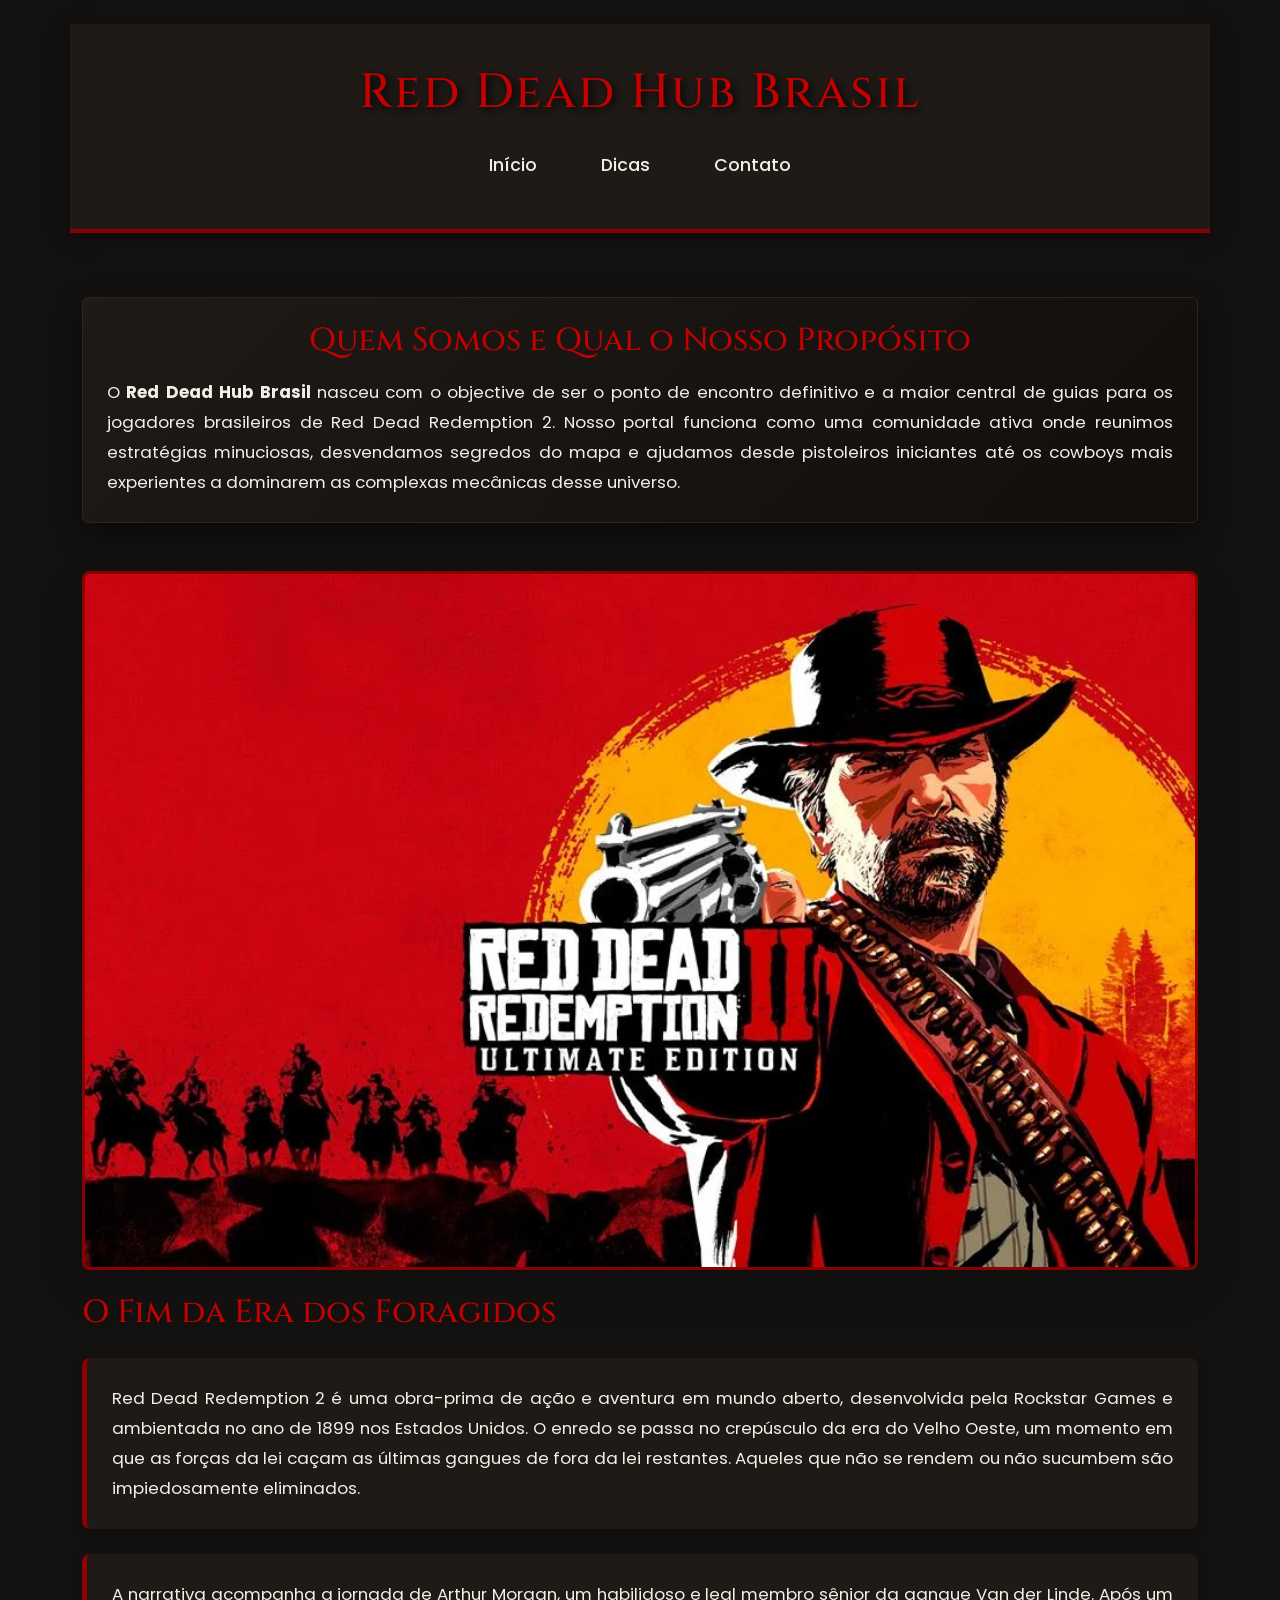
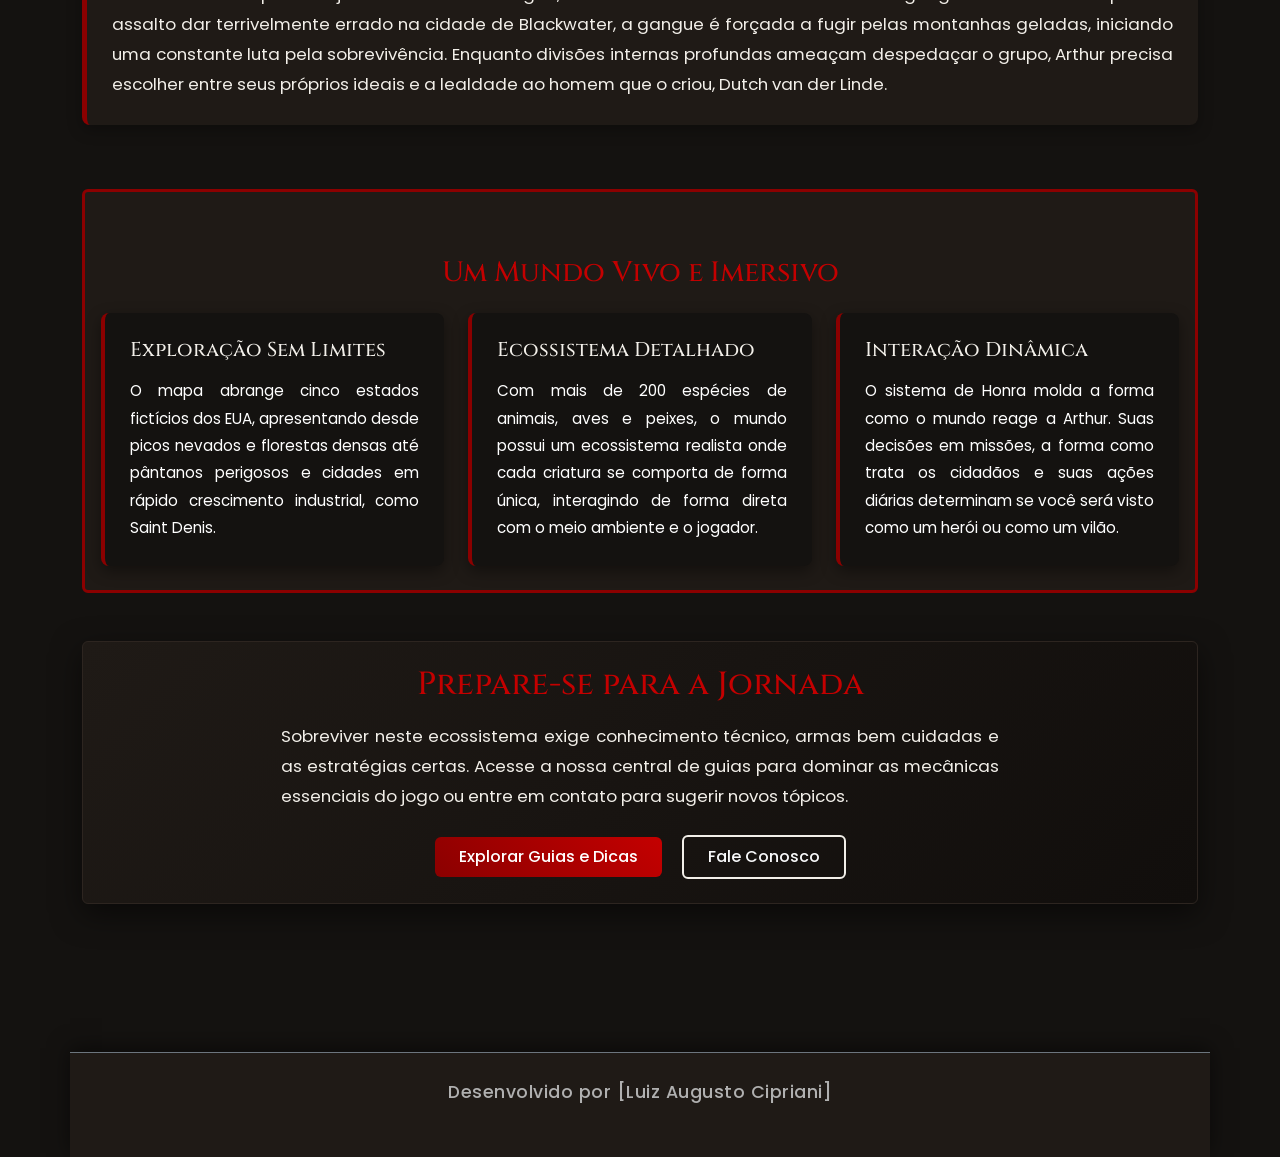
==== commit 2d0d245b: "mudança da assinatura do site" ====
--- a/index.html
+++ b/index.html
@@ -83,7 +83,7 @@
 </main>
 
 <footer class="container pb-5 text-center border-top border-secondary pt-4">
-    <p class="text-muted">Desenvolvido por [Luiz Augusto]</p>
+    <p class="text-muted">Desenvolvido por [Luiz Augusto Cipriani]</p>
 </footer>
 
 <script src="https://cdn.jsdelivr.net/npm/bootstrap@5.3.0/dist/js/bootstrap.bundle.min.js"></script>
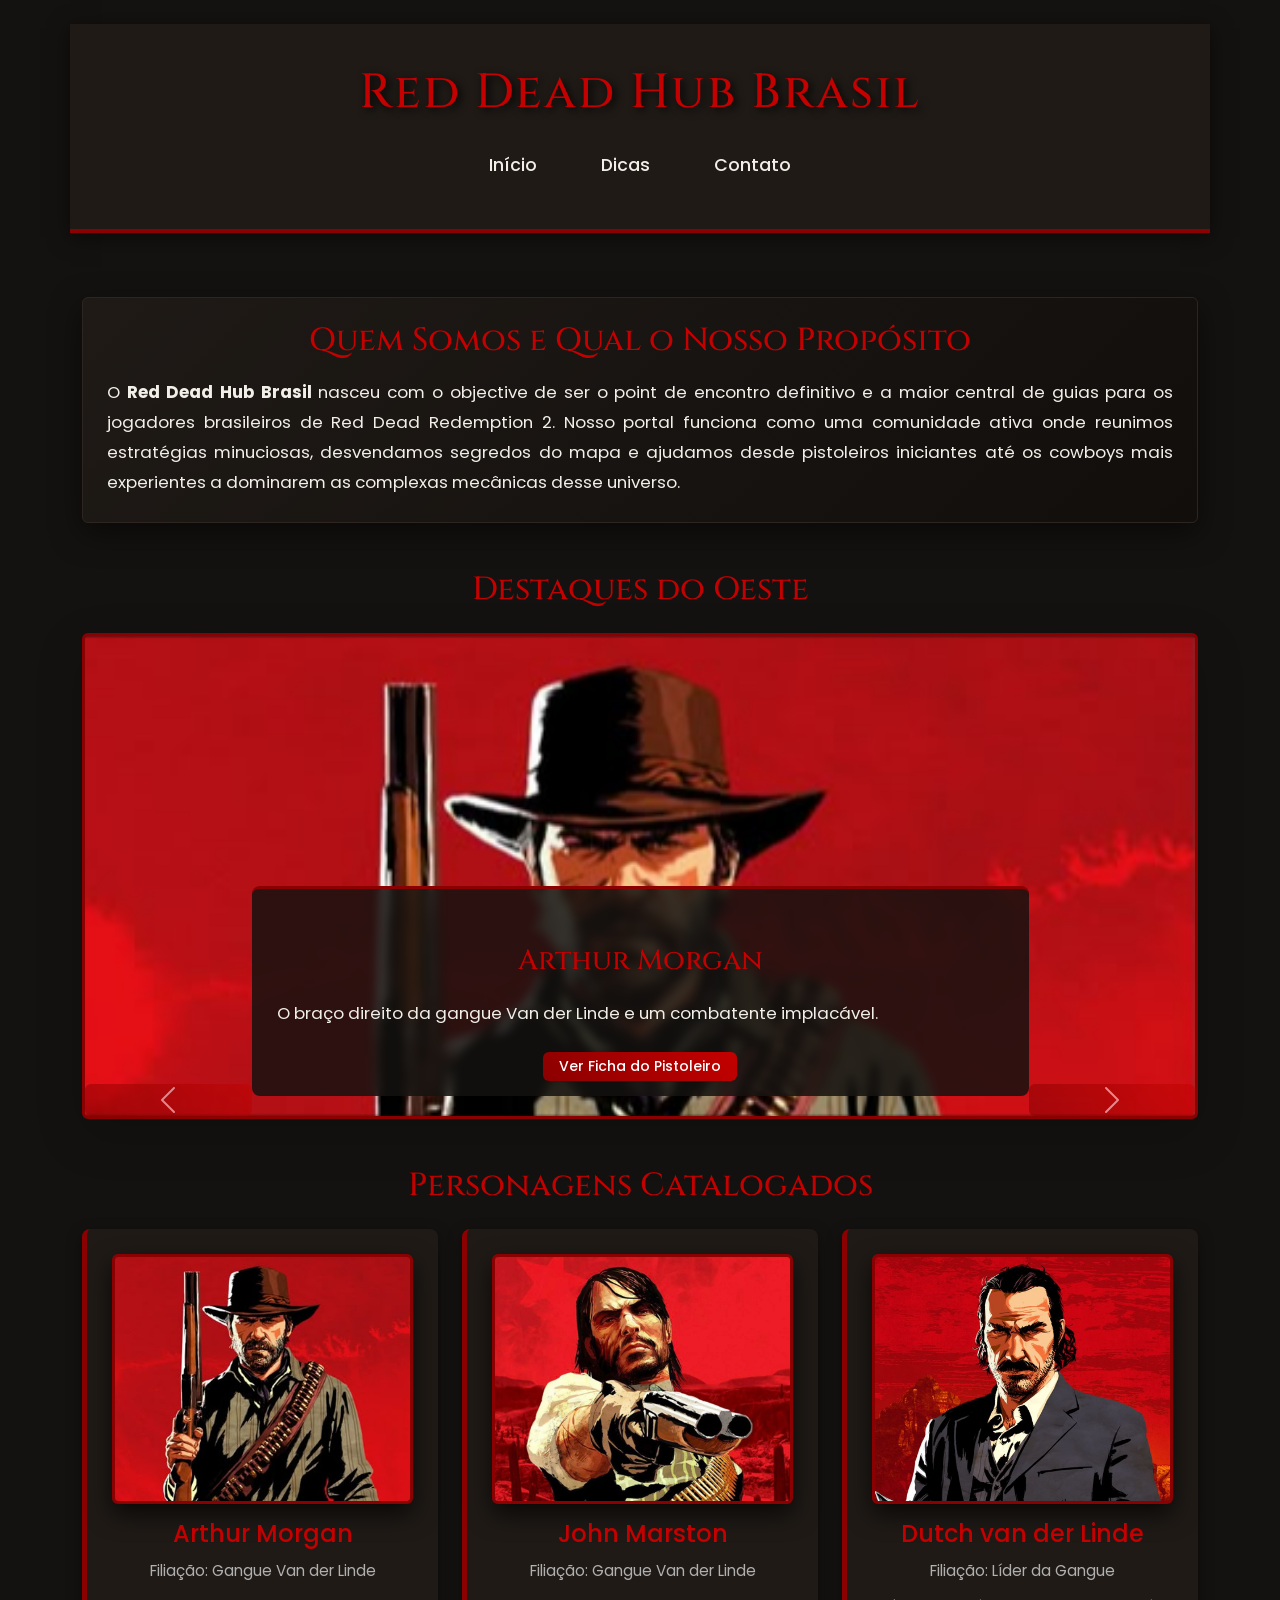
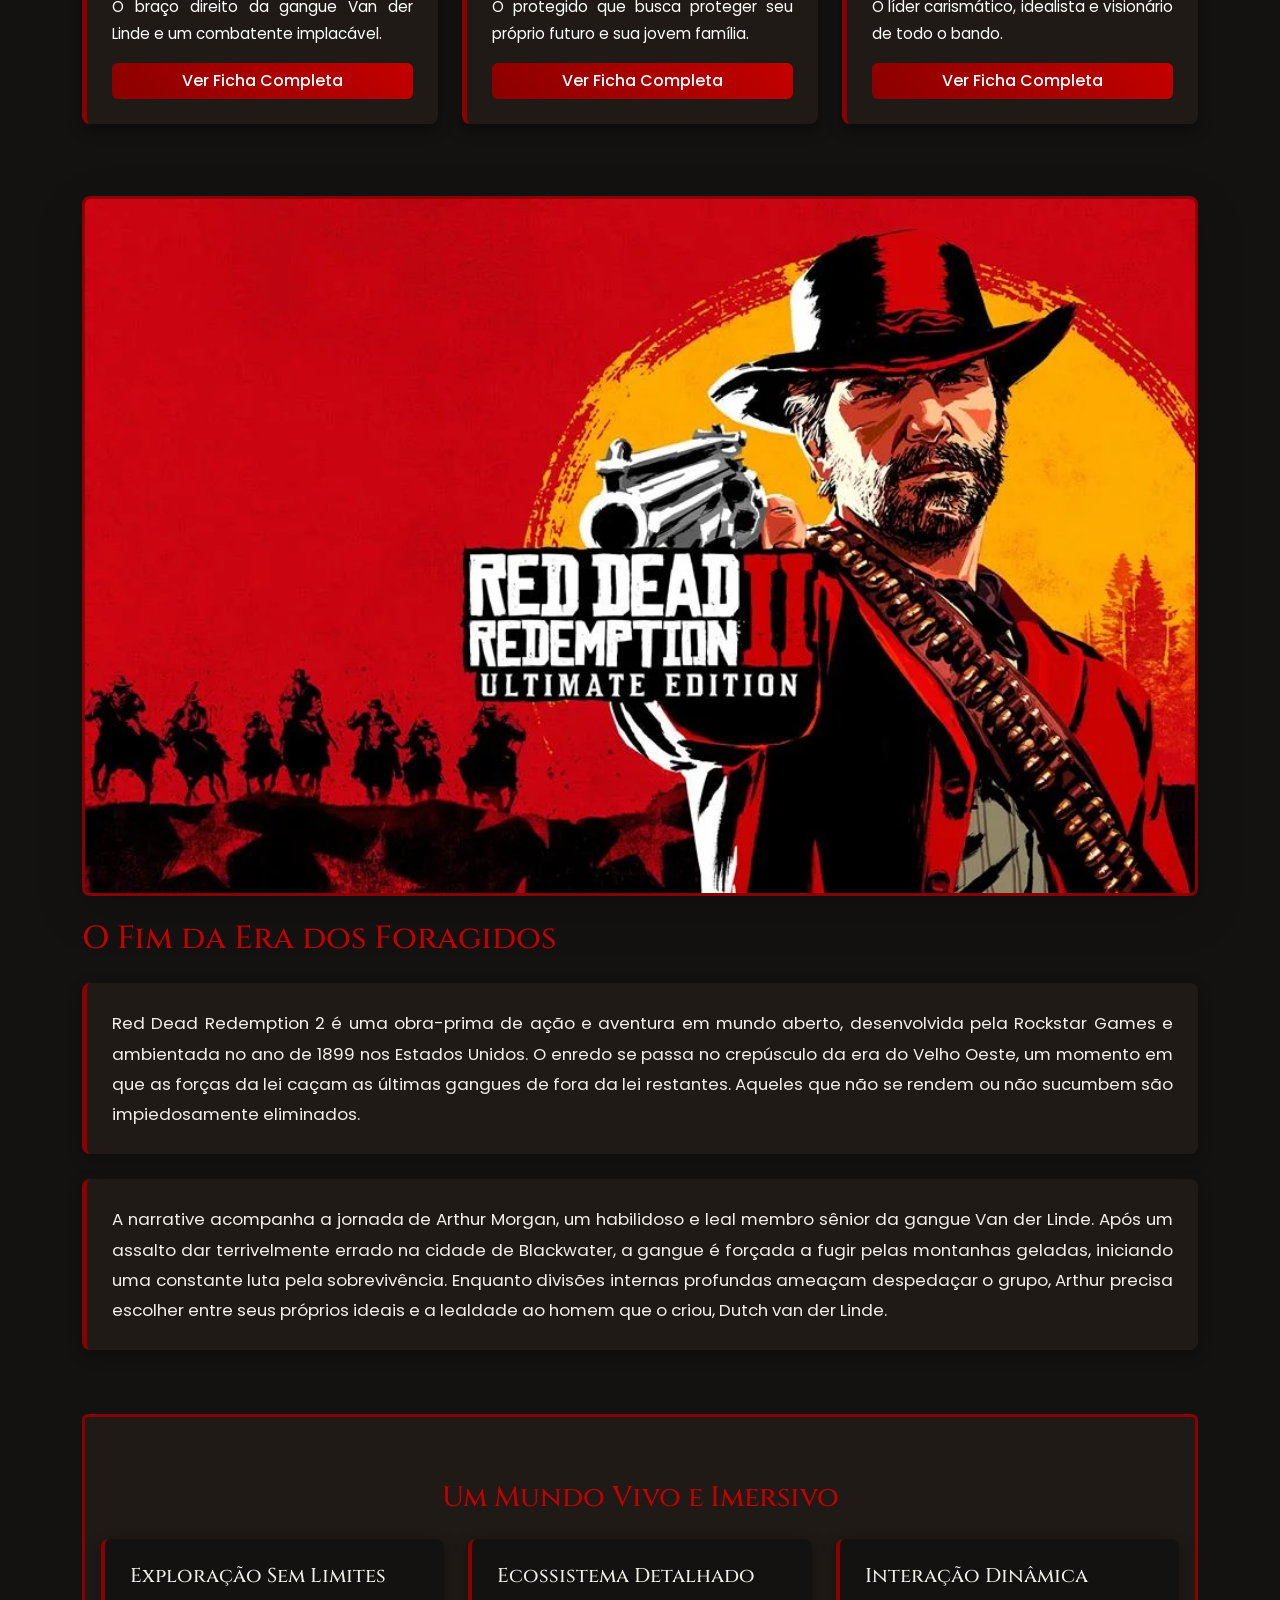
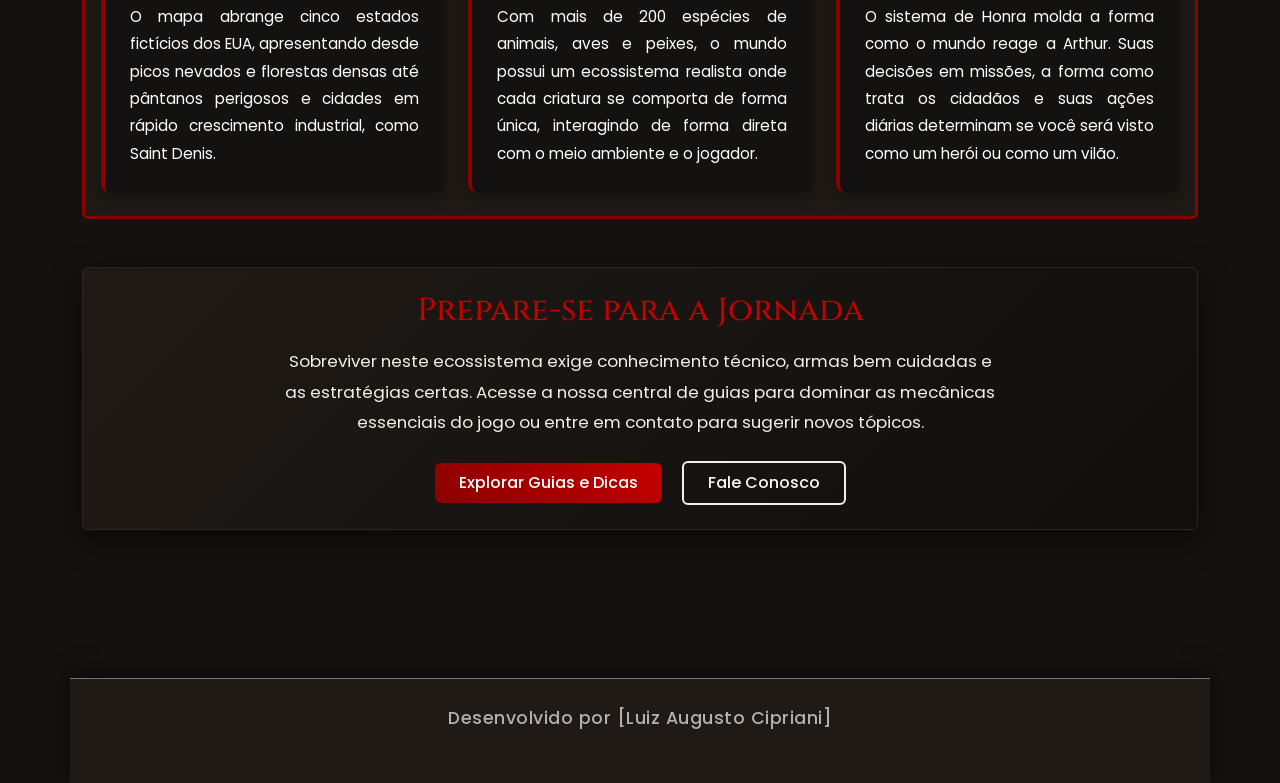
==== commit 38ad640a: "atividade concluida, dia 29/ site atualizado" ====
--- a/index.html
+++ b/index.html
@@ -5,7 +5,7 @@
     <meta name="viewport" content="width=device-width, initial-scale=1.0">
     <title>Red Dead Hub Brasil</title>
     <link href="https://cdn.jsdelivr.net/npm/bootstrap@5.3.0/dist/css/bootstrap.min.css" rel="stylesheet">
-    <link rel="stylesheet" href="style.css">
+    <link rel="stylesheet" href="assets/css/styles.css">
     <link href="https://fonts.googleapis.com/css2?family=Poppins:wght@300;500;700&family=Cinzel:wght@700&display=swap" rel="stylesheet">
 </head>
 <body>
@@ -24,8 +24,28 @@
     <section class="mb-5 text-center py-4 bg-cta-custom rounded">
         <h2 class="text-danger-custom mb-3">Quem Somos e Qual o Nosso Propósito</h2>
         <p class="px-4 m-0">
-            O <strong>Red Dead Hub Brasil</strong> nasceu com o objective de ser o ponto de encontro definitivo e a maior central de guias para os jogadores brasileiros de Red Dead Redemption 2. Nosso portal funciona como uma comunidade ativa onde reunimos estratégias minuciosas, desvendamos segredos do mapa e ajudamos desde pistoleiros iniciantes até os cowboys mais experientes a dominarem as complexas mecânicas desse universo.
+            O <strong>Red Dead Hub Brasil</strong> nasceu com o objective de ser o point de encontro definitivo e a maior central de guias para os jogadores brasileiros de Red Dead Redemption 2. Nosso portal funciona como uma comunidade ativa onde reunimos estratégias minuciosas, desvendamos segredos do mapa e ajudamos desde pistoleiros iniciantes até os cowboys mais experientes a dominarem as complexas mecânicas desse universo.
         </p>
+    </section>
+
+    <section class="mb-5">
+        <h2 class="text-danger-custom mb-4 text-center">Destaques do Oeste</h2>
+        <div id="carouselDestaques" class="carousel slide border-danger-custom rounded shadow-lg overflow-hidden" data-bs-ride="carousel">
+            <div class="carousel-inner" id="container-carrossel"></div>
+            <button class="carousel-control-prev" type="button" data-bs-target="#carouselDestaques" data-bs-slide="prev">
+                <span class="carousel-control-prev-icon" aria-hidden="true"></span>
+                <span class="visually-hidden">Anterior</span>
+            </button>
+            <button class="carousel-control-next" type="button" data-bs-target="#carouselDestaques" data-bs-slide="next">
+                <span class="carousel-control-next-icon" aria-hidden="true"></span>
+                <span class="visually-hidden">Próximo</span>
+            </button>
+        </div>
+    </section>
+
+    <section class="mb-5">
+        <h2 class="text-danger-custom mb-4 text-center">Personagens Catalogados</h2>
+        <div class="row g-4" id="container-cards"></div>
     </section>
 
     <section class="mb-5 section-intro">
@@ -39,7 +59,7 @@
                     Red Dead Redemption 2 é uma obra-prima de ação e aventura em mundo aberto, desenvolvida pela Rockstar Games e ambientada no ano de 1899 nos Estados Unidos. O enredo se passa no crepúsculo da era do Velho Oeste, um momento em que as forças da lei caçam as últimas gangues de fora da lei restantes. Aqueles que não se rendem ou não sucumbem são impiedosamente eliminados.
                 </p>
                 <p>
-                    A narrativa acompanha a jornada de Arthur Morgan, um habilidoso e leal membro sênior da gangue Van der Linde. Após um assalto dar terrivelmente errado na cidade de Blackwater, a gangue é forçada a fugir pelas montanhas geladas, iniciando uma constante luta pela sobrevivência. Enquanto divisões internas profundas ameaçam despedaçar o grupo, Arthur precisa escolher entre seus próprios ideais e a lealdade ao homem que o criou, Dutch van der Linde.
+                    A narrative acompanha a jornada de Arthur Morgan, um habilidoso e leal membro sênior da gangue Van der Linde. Após um assalto dar terrivelmente errado na cidade de Blackwater, a gangue é forçada a fugir pelas montanhas geladas, iniciando uma constante luta pela sobrevivência. Enquanto divisões internas profundas ameaçam despedaçar o grupo, Arthur precisa escolher entre seus próprios ideais e a lealdade ao homem que o criou, Dutch van der Linde.
                 </p>
             </div>
         </div>
@@ -71,7 +91,7 @@
 
     <section class="mb-5 text-center py-4 bg-cta-custom rounded">
         <h2 class="text-danger-custom mb-3">Prepare-se para a Jornada</h2>
-        <p class="px-3 max-width-text mx-auto">
+        <p class="px-3 max-width-text mx-auto text-center">
             Sobreviver neste ecossistema exige conhecimento técnico, armas bem cuidadas e as estratégias certas. Acesse a nossa central de guias para dominar as mecânicas essenciais do jogo ou entre em contato para sugerir novos tópicos.
         </p>
         <div class="mt-4">
@@ -87,7 +107,7 @@
 </footer>
 
 <script src="https://cdn.jsdelivr.net/npm/bootstrap@5.3.0/dist/js/bootstrap.bundle.min.js"></script>
-<script src="script.js"></script>
+<script src="assets/js/app.js"></script>
 
 </body>
 </html>
--- a/assets/css/styles.css
+++ b/assets/css/styles.css
@@ -0,0 +1,368 @@
+@import url('https://fonts.googleapis.com/css2?family=Cinzel:wght@600;800&family=Poppins:wght@300;400;500;700&display=swap');
+
+:root {
+    --bg-main: #141210;
+    --bg-card: #1f1a16;
+    --bg-card-inner: #faf9f8;
+    --red-primary: #8b0000;
+    --red-bright: #c40000;
+    --red-accent: #be431d;
+    --text-light: #f2efe9;
+    --text-muted: #ffffff;
+}
+
+body {
+    margin: 0;
+    font-family: 'Poppins', sans-serif;
+    background-color: var(--bg-main);
+    color: var(--text-light);
+    line-height: 1.8;
+}
+
+header {
+    background-color: var(--bg-card);
+    text-align: center;
+    padding: 40px 10px;
+    border-bottom: 4px solid var(--red-primary);
+    box-shadow: 0 4px 20px rgba(0, 0, 0, 0.5);
+}
+
+header h1 {
+    font-family: 'Cinzel', serif;
+    font-size: 3rem;
+    color: var(--red-bright);
+    text-shadow: 3px 3px 8px #000;
+    margin-bottom: 20px;
+    letter-spacing: 2px;
+}
+
+.nav {
+    display: flex;
+    flex-wrap: wrap;
+    justify-content: center;
+}
+
+.nav .nav-link {
+    color: var(--text-light);
+    text-decoration: none;
+    margin: 0 12px;
+    font-size: 1.1rem;
+    font-weight: 500;
+    padding: 8px 20px;
+    border-radius: 6px;
+    transition: all 0.3s ease;
+}
+
+.nav .nav-link:hover {
+    background-color: var(--red-primary);
+    color: #fff !important;
+    box-shadow: 0 0 12px rgba(139, 0, 0, 0.6);
+}
+
+main {
+    padding: 40px 0;
+}
+
+p {
+    font-size: 1.05rem;
+    color: var(--text-light);
+    text-align: justify;
+}
+
+.img-fluid {
+    width: 100%;
+    border-radius: 12px;
+    border: 3px solid var(--red-primary);
+    box-shadow: 0 10px 25px rgba(0, 0, 0, 0.7);
+    transition: transform 0.3s ease, box-shadow 0.3s ease;
+}
+
+.section-intro p {
+    background-color: var(--bg-card);
+    padding: 25px;
+    margin-top: 25px;
+    border-radius: 8px;
+    border-left: 5px solid var(--red-primary);
+    box-shadow: 0 5px 15px rgba(0, 0, 0, 0.3);
+}
+
+.border-danger-custom {
+    border: 3px solid var(--red-primary) !important;
+}
+
+.text-danger-custom {
+    color: var(--red-bright) !important;
+}
+
+.bg-card-custom {
+    background-color: var(--bg-card);
+}
+
+.feature-box {
+    background-color: var(--bg-main);
+    padding: 25px;
+    border-radius: 8px;
+    border-left: 4px solid var(--red-primary);
+    box-shadow: 0 5px 15px rgba(0, 0, 0, 0.4);
+    height: 100%;
+    transition: transform 0.3s ease;
+}
+
+.feature-box:hover {
+    transform: translateY(-5px);
+}
+
+.feature-box h5 {
+    color: var(--text-light);
+    font-family: 'Cinzel', serif;
+    margin-bottom: 15px;
+}
+
+.feature-box p {
+    font-size: 0.95rem;
+    color: var(--text-muted);
+    margin: 0;
+}
+
+.bg-cta-custom {
+    background: linear-gradient(135deg, var(--bg-card), #110e0c);
+    border: 1px solid #2d2520;
+    box-shadow: 0 10px 30px rgba(0, 0, 0, 0.5);
+}
+
+.max-width-text {
+    max-width: 750px;
+}
+
+.btn-danger-custom {
+    background: linear-gradient(45deg, var(--red-primary), var(--red-bright));
+    color: white;
+    border: none;
+    font-weight: 500;
+    border-radius: 6px;
+    transition: transform 0.2s ease, box-shadow 0.2s ease;
+}
+
+.btn-danger-custom:hover {
+    transform: scale(1.05);
+    background: linear-gradient(45deg, var(--red-bright), #ff0000);
+    color: white;
+    box-shadow: 0 0 15px rgba(196, 0, 0, 0.5);
+}
+
+.btn-outline-light {
+    border: 2px solid var(--text-light);
+    font-weight: 500;
+    border-radius: 6px;
+    transition: all 0.3s ease;
+}
+
+.btn-outline-light:hover {
+    background-color: var(--text-light);
+    color: var(--bg-main) !important;
+}
+
+.row {
+    display: flex;
+    flex-wrap: wrap;
+}
+
+.row > section {
+    display: flex !important;
+    flex-direction: column;
+}
+
+article {
+    background-color: var(--bg-card);
+    padding: 25px;
+    border-radius: 12px;
+    border-left: 5px solid var(--red-primary);
+    box-shadow: 0 10px 25px rgba(0, 0, 0, 0.6);
+    color: var(--text-light);
+    display: flex;
+    flex-direction: column;
+    flex: 1; 
+    height: 100%;
+}
+
+h2, h3, h5 {
+    font-family: 'Cinzel', serif;
+}
+
+article h2 {
+    color: var(--red-accent);
+    margin-top: 0;
+    margin-bottom: 20px;
+    font-size: 1.6rem;
+    text-align: center;
+    min-height: 76px;
+    display: flex;
+    align-items: center;
+    justify-content: center;
+}
+
+article img {
+    width: 100%;
+    height: 250px; 
+    object-fit: cover;
+    object-position: center; 
+    border-radius: 8px;
+    border: 3px solid var(--red-primary);
+    margin-bottom: 20px;
+    transition: 0.3s ease;
+}
+
+.img-fluid:hover, article img:hover {
+    transform: scale(1.01);
+    box-shadow: 0 12px 30px rgba(139, 0, 0, 0.4);
+}
+
+article p {
+    flex-grow: 1;
+    margin-bottom: 20px;
+}
+
+.btn-secondary, button, [type="submit"] {
+    background: linear-gradient(45deg, #7b0000, var(--red-bright)) !important;
+    color: white !important;
+    border: none !important;
+    padding: 12px 24px;
+    border-radius: 6px;
+    font-weight: 500;
+    cursor: pointer;
+    transition: all 0.3s ease;
+    align-self: center;
+    margin-top: auto; 
+}
+
+.btn-secondary:hover, button:hover {
+    transform: scale(1.05);
+    background: linear-gradient(45deg, var(--red-bright), #ff0000) !important;
+    box-shadow: 0 0 15px rgba(196, 0, 0, 0.5);
+}
+
+.form-control, select.form-select {
+    background-color: var(--bg-card) !important;
+    color: var(--text-light) !important;
+    border: 2px solid #3a322c !important;
+    border-radius: 6px;
+    padding: 14px;
+    transition: all 0.3s ease;
+}
+
+.form-control::placeholder {
+    color: var(--text-muted);
+}
+
+select.form-select option {
+    background-color: var(--bg-card);
+    color: var(--text-light);
+}
+
+h3 {
+    color: var(--red-accent);
+    margin-top: 40px;
+    margin-bottom: 20px;
+}
+
+div[popover] {
+    background-color: #1a1512;
+    color: var(--text-light);
+    padding: 25px;
+    border: 2px solid var(--red-primary);
+    border-radius: 8px;
+    box-shadow: 0 15px 35px rgba(0, 0, 0, 0.9);
+    max-width: 380px;
+}
+
+div[popover] ol {
+    margin: 0;
+    padding-left: 20px;
+}
+
+footer {
+    text-align: center;
+    padding: 35px;
+    background-color: var(--bg-card);
+    border-top: 4px solid var(--red-primary);
+    margin-top: 60px;
+    box-shadow: 0 -4px 20px rgba(0, 0, 0, 0.5);
+}
+
+footer p {
+    margin: 0;
+    font-size: 1.1rem;
+    font-weight: 500;
+    color: var(--text-light);
+    text-align: center;
+    letter-spacing: 0.5px;
+}
+
+.text-muted {
+    color: #b0b0b0 !important; 
+}
+
+.form-control:focus, 
+input:focus, 
+textarea:focus {
+    border-color: var(--red-bright) !important;
+    outline: none !important;
+    outline-width: 0 !important;
+    box-shadow: 0 0 10px rgba(196, 0, 0, 0.6) !important;
+    --bs-focus-ring-color: rgba(196, 0, 0, 0.6) !important;
+    background-image: none !important;
+}
+
+.form-select:focus, 
+select:focus {
+    border-color: var(--red-bright) !important;
+    outline: none !important;
+    outline-width: 0 !important;
+    box-shadow: 0 0 10px rgba(196, 0, 0, 0.6) !important;
+    --bs-focus-ring-color: rgba(196, 0, 0, 0.6) !important;
+    background-image: url("data:image/svg+xml,%3csvg xmlns='http://www.w3.org/2000/svg' viewBox='0 0 16 16'%3e%3cpath fill='none' stroke='%23c40000' stroke-linecap='round' stroke-linejoin='round' stroke-width='2' d='m2 5 6 6 6-6'/%3e%3c/svg%3e") !important;
+    background-repeat: no-repeat !important;
+    background-position: right 0.75rem center !important;
+    background-size: 16px 12px !important;
+}      
+
+.carousel-img-custom {
+    height: 480px;
+    object-fit: cover;
+    object-position: center top;
+}
+
+.carousel-caption-blur {
+    background: rgba(20, 18, 16, 0.85);
+    border-radius: 8px;
+    padding: 15px 25px;
+    border-top: 3px solid var(--red-primary);
+    backdrop-filter: blur(5px);
+    text-align: center !important;
+}
+
+.text-truncate-custom {
+    display: -webkit-box;
+    -webkit-line-clamp: 3;
+    -webkit-box-orient: vertical;
+    overflow: hidden;
+}
+
+@media (max-width: 768px) {
+    header h1 { font-size: 2rem; }
+    .carousel-img-custom { height: 260px; }
+    .carousel-caption {
+        position: relative;
+        left: 0; top: 0; right: 0;
+        padding: 15px;
+        background: var(--bg-card);
+        margin-top: 5px;
+    }
+}
+
+/* Altera a cor do crachá para Laranja */
+.badge.bg-danger {
+    background-color: #ff5500 !important;
+    --bs-bg-opacity: 1 !important;
+    color: #ffffff !important;
+}
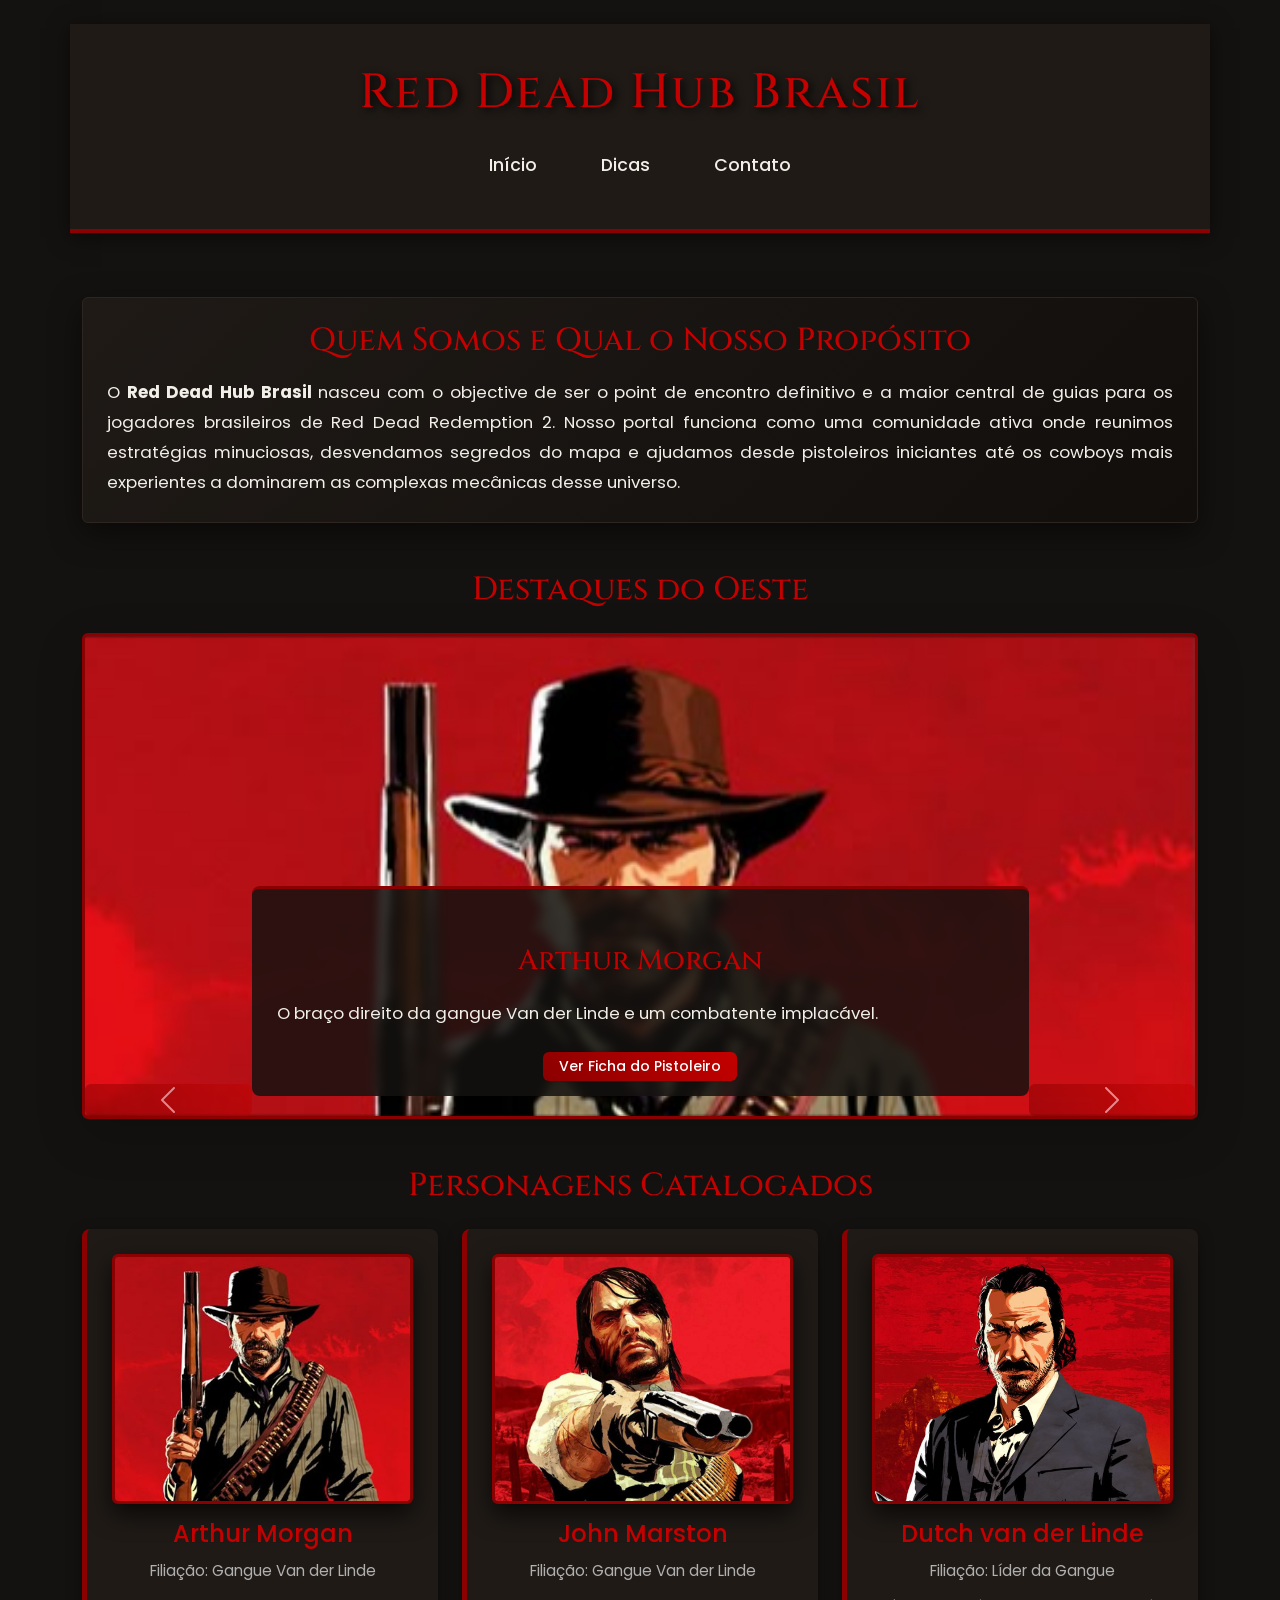
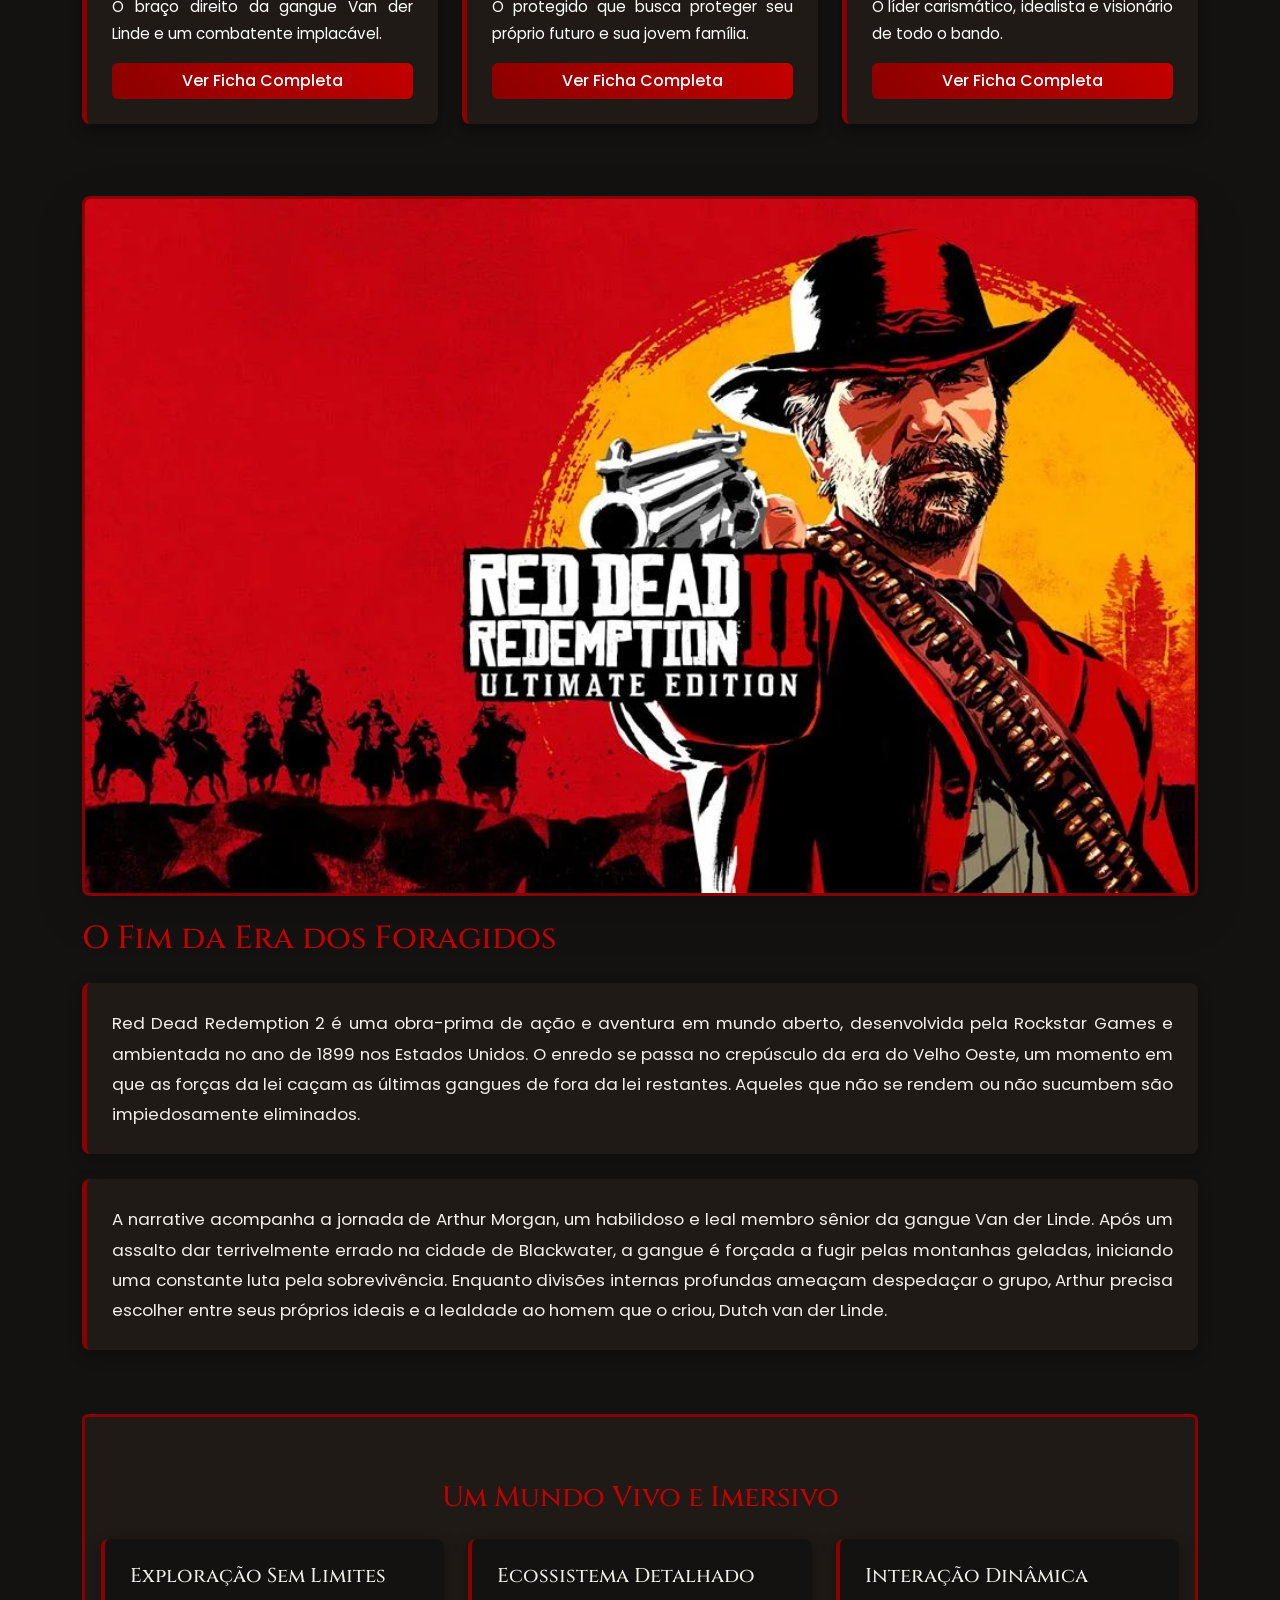
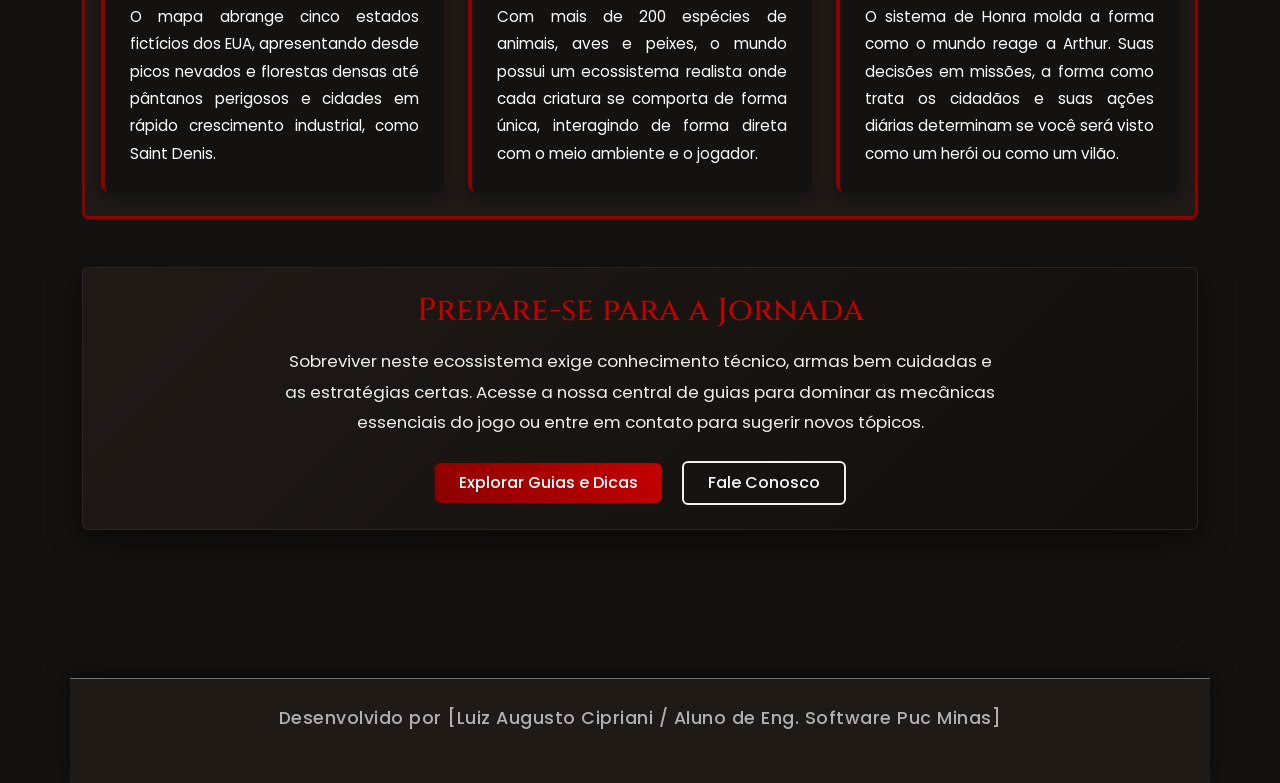
==== commit 5c7ea5b4: "mudança de assinatura" ====
--- a/index.html
+++ b/index.html
@@ -103,7 +103,7 @@
 </main>
 
 <footer class="container pb-5 text-center border-top border-secondary pt-4">
-    <p class="text-muted">Desenvolvido por [Luiz Augusto Cipriani]</p>
+    <p class="text-muted">Desenvolvido por [Luiz Augusto Cipriani / Aluno de Eng. Software Puc Minas]</p>
 </footer>
 
 <script src="https://cdn.jsdelivr.net/npm/bootstrap@5.3.0/dist/js/bootstrap.bundle.min.js"></script>
--- a/assets/css/styles.css
+++ b/assets/css/styles.css
@@ -346,6 +346,7 @@
     -webkit-line-clamp: 3;
     -webkit-box-orient: vertical;
     overflow: hidden;
+    line-clamp: 3;
 }
 
 @media (max-width: 768px) {
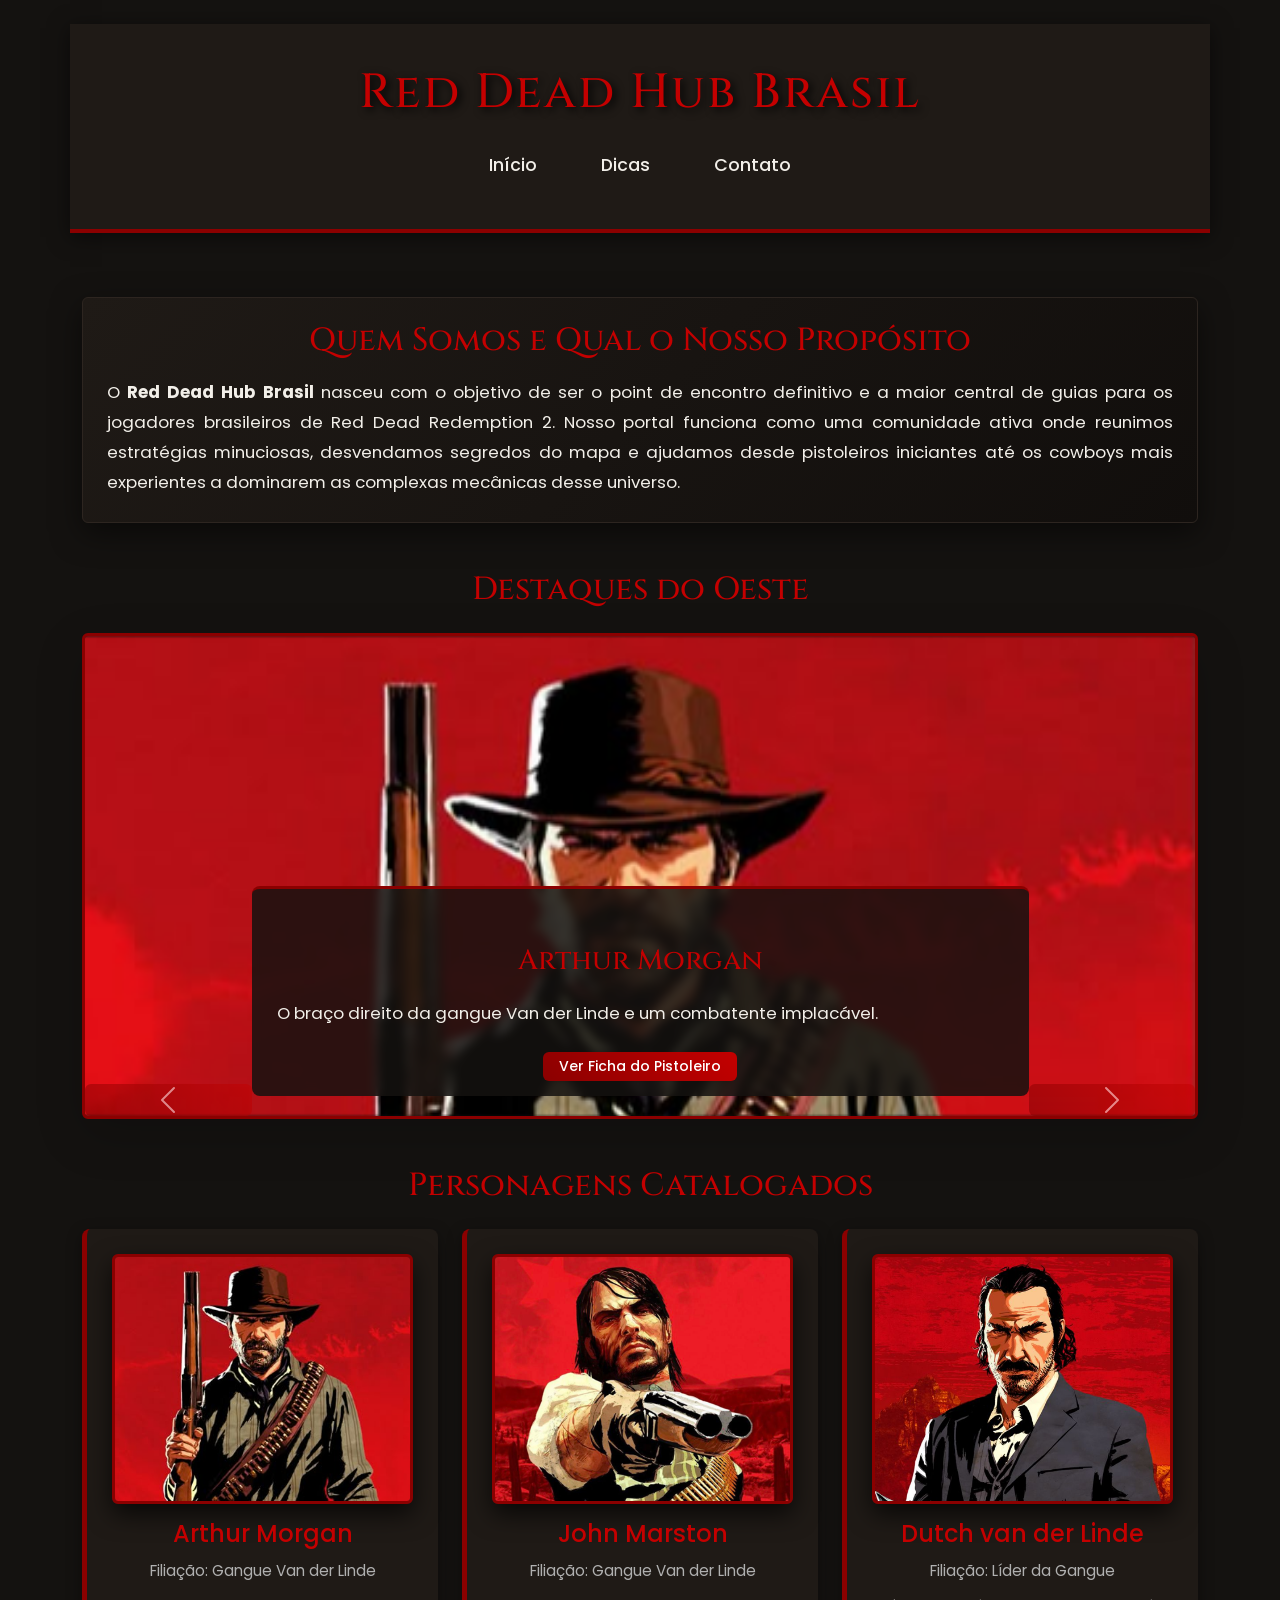
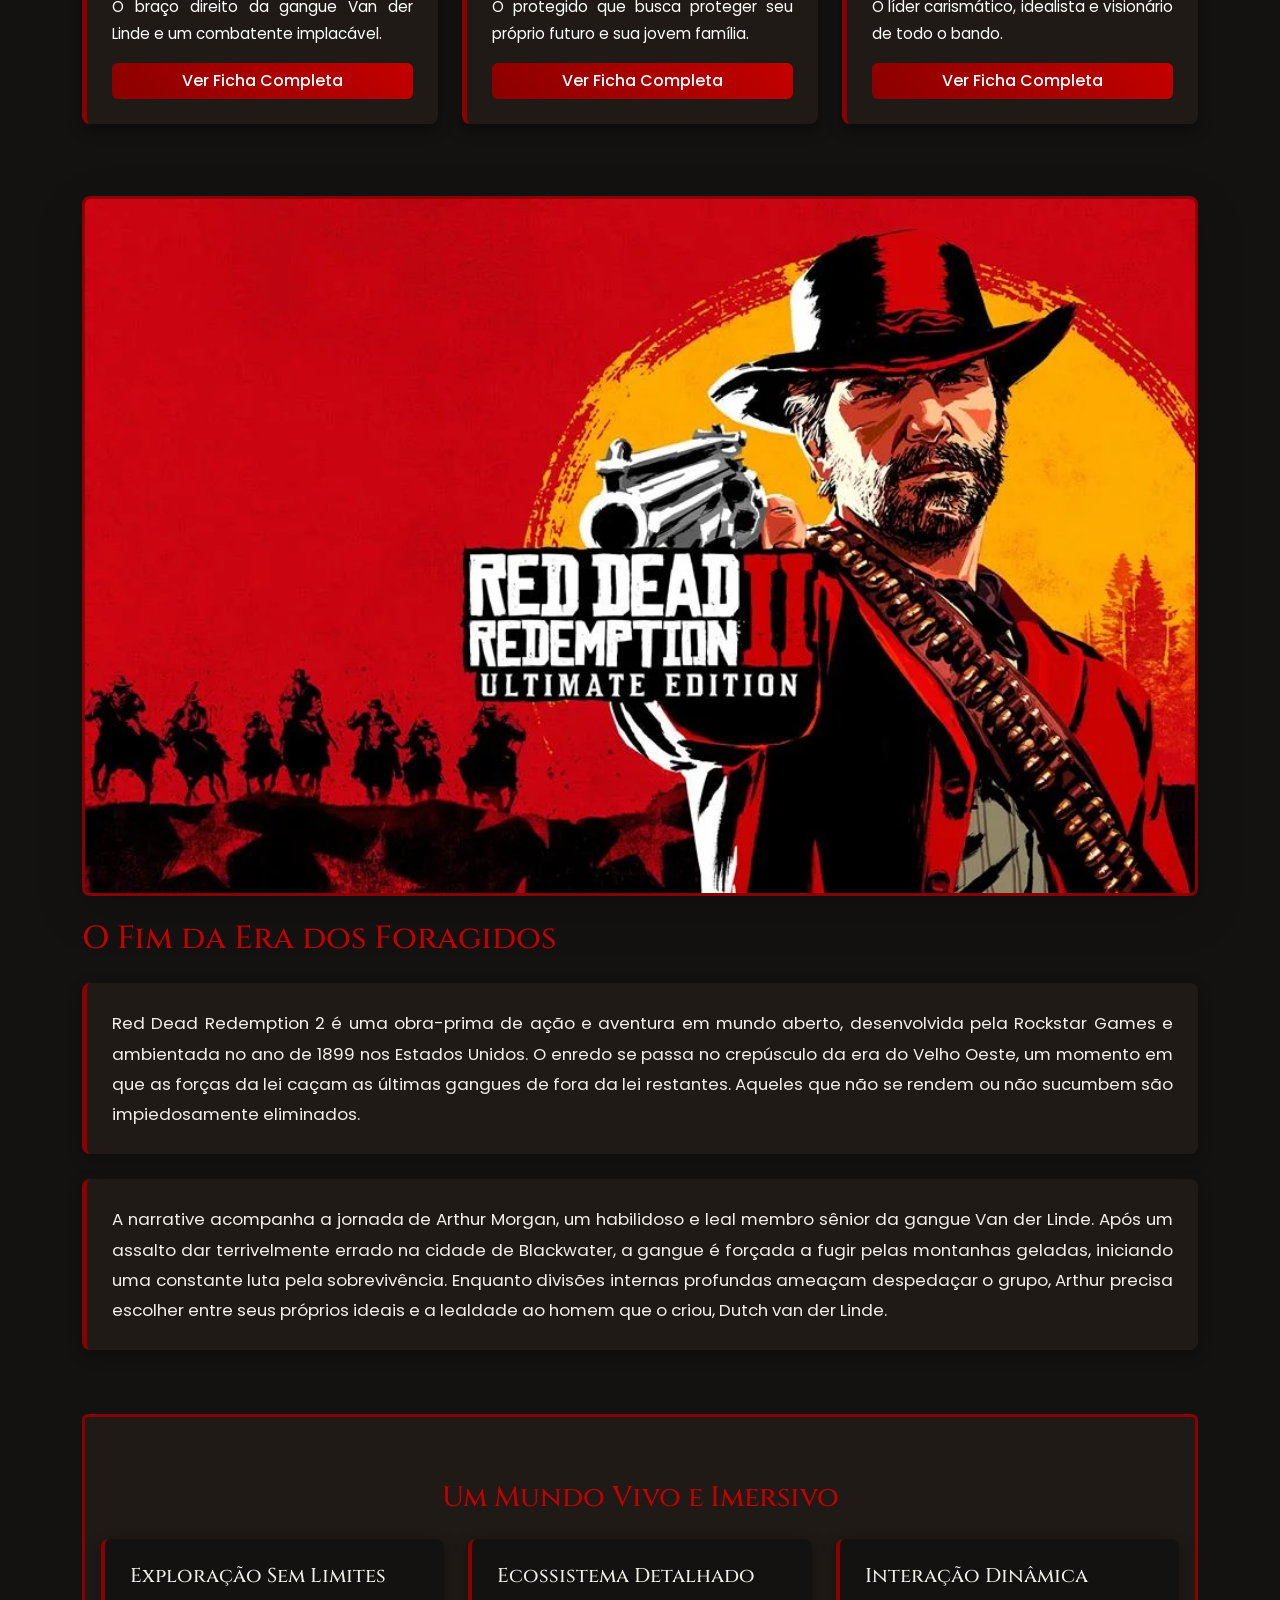
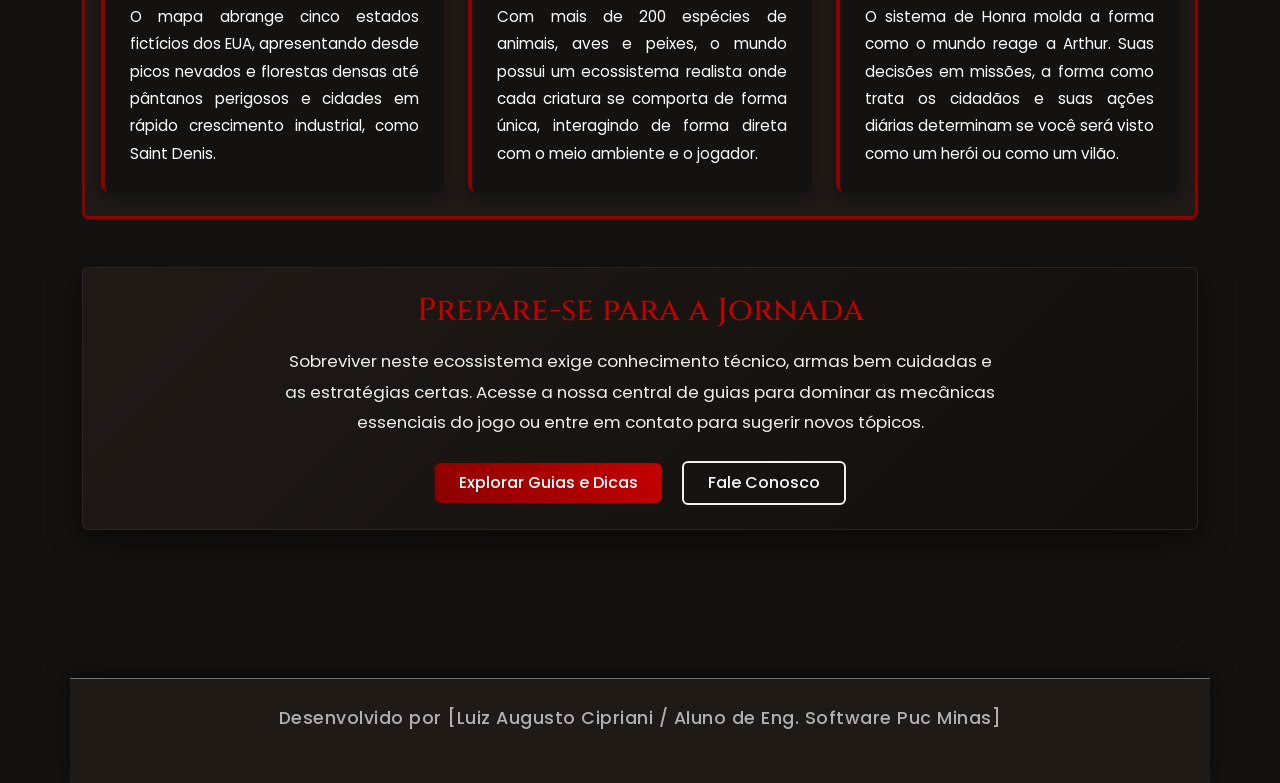
==== commit db9c10a7: "correção de erros preswntwa no texto" ====
--- a/index.html
+++ b/index.html
@@ -24,7 +24,7 @@
     <section class="mb-5 text-center py-4 bg-cta-custom rounded">
         <h2 class="text-danger-custom mb-3">Quem Somos e Qual o Nosso Propósito</h2>
         <p class="px-4 m-0">
-            O <strong>Red Dead Hub Brasil</strong> nasceu com o objective de ser o point de encontro definitivo e a maior central de guias para os jogadores brasileiros de Red Dead Redemption 2. Nosso portal funciona como uma comunidade ativa onde reunimos estratégias minuciosas, desvendamos segredos do mapa e ajudamos desde pistoleiros iniciantes até os cowboys mais experientes a dominarem as complexas mecânicas desse universo.
+            O <strong>Red Dead Hub Brasil</strong> nasceu com o objetivo de ser o point de encontro definitivo e a maior central de guias para os jogadores brasileiros de Red Dead Redemption 2. Nosso portal funciona como uma comunidade ativa onde reunimos estratégias minuciosas, desvendamos segredos do mapa e ajudamos desde pistoleiros iniciantes até os cowboys mais experientes a dominarem as complexas mecânicas desse universo.
         </p>
     </section>
 
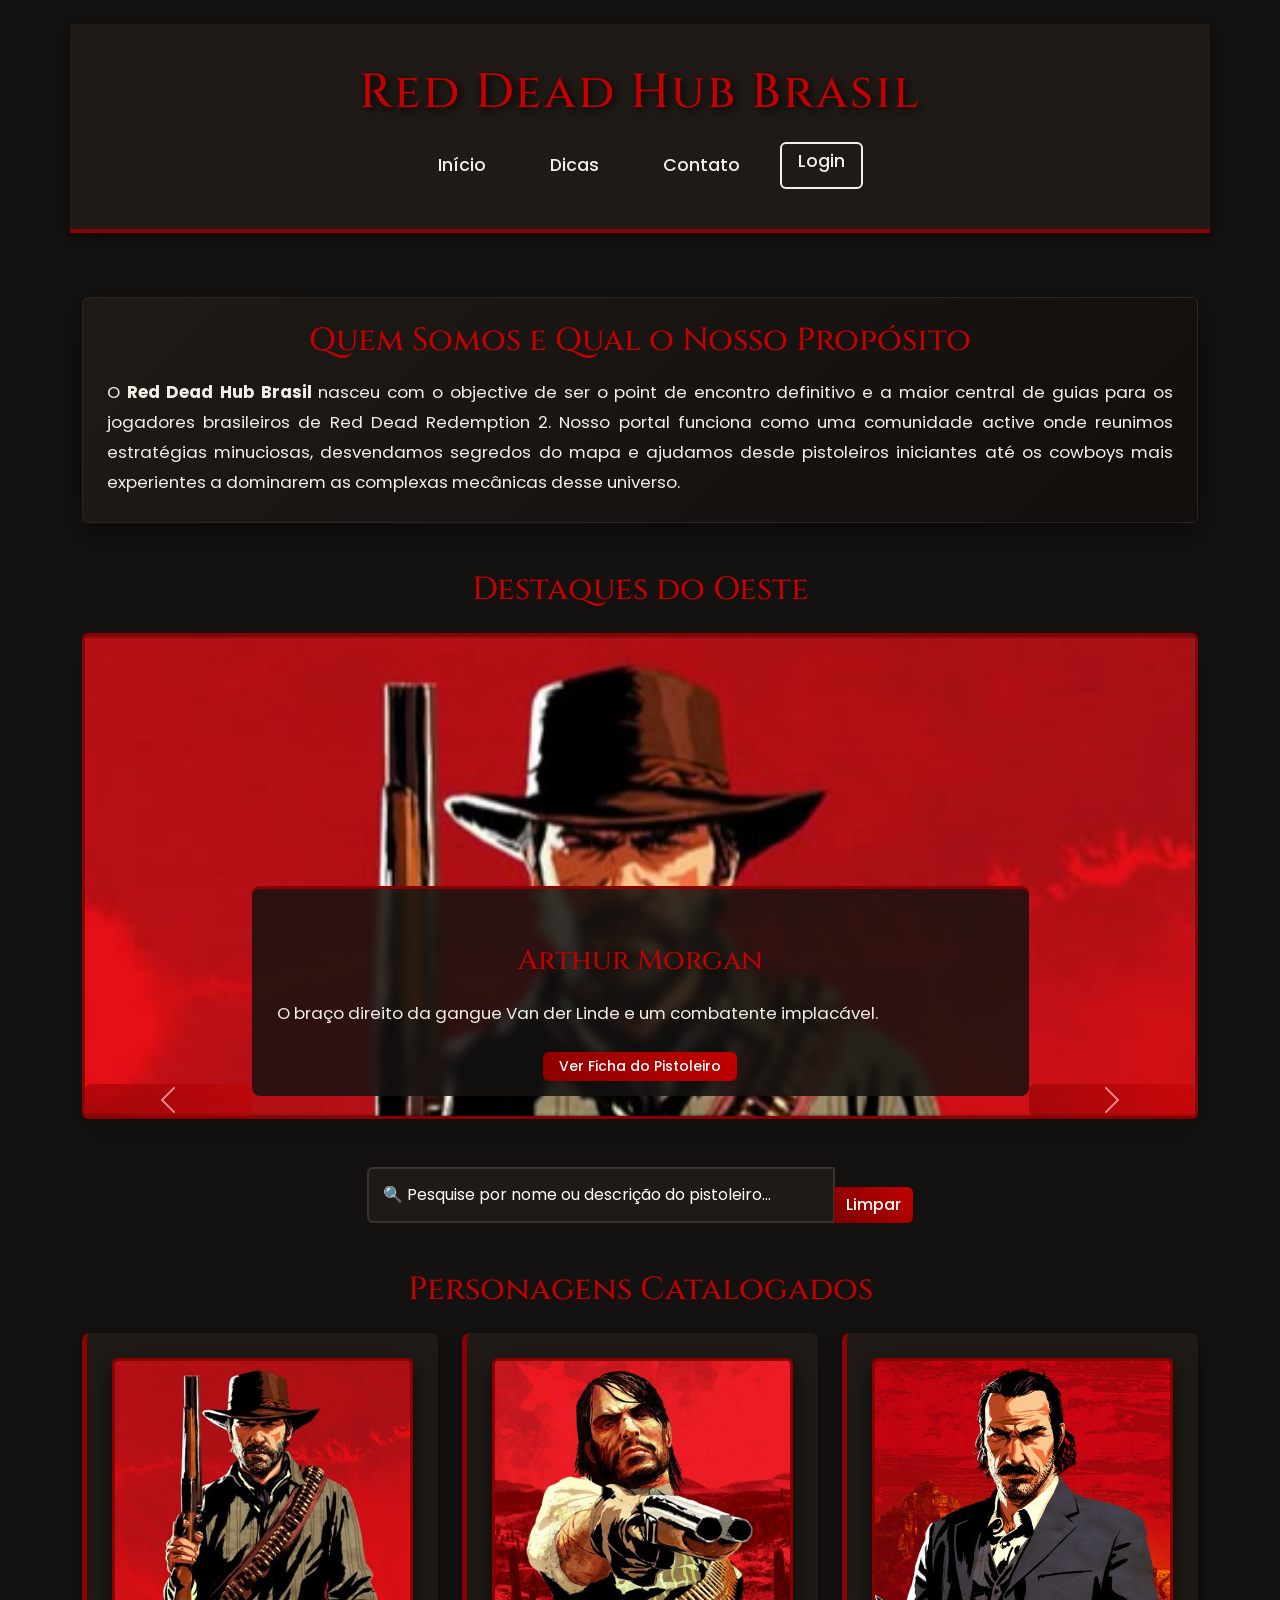
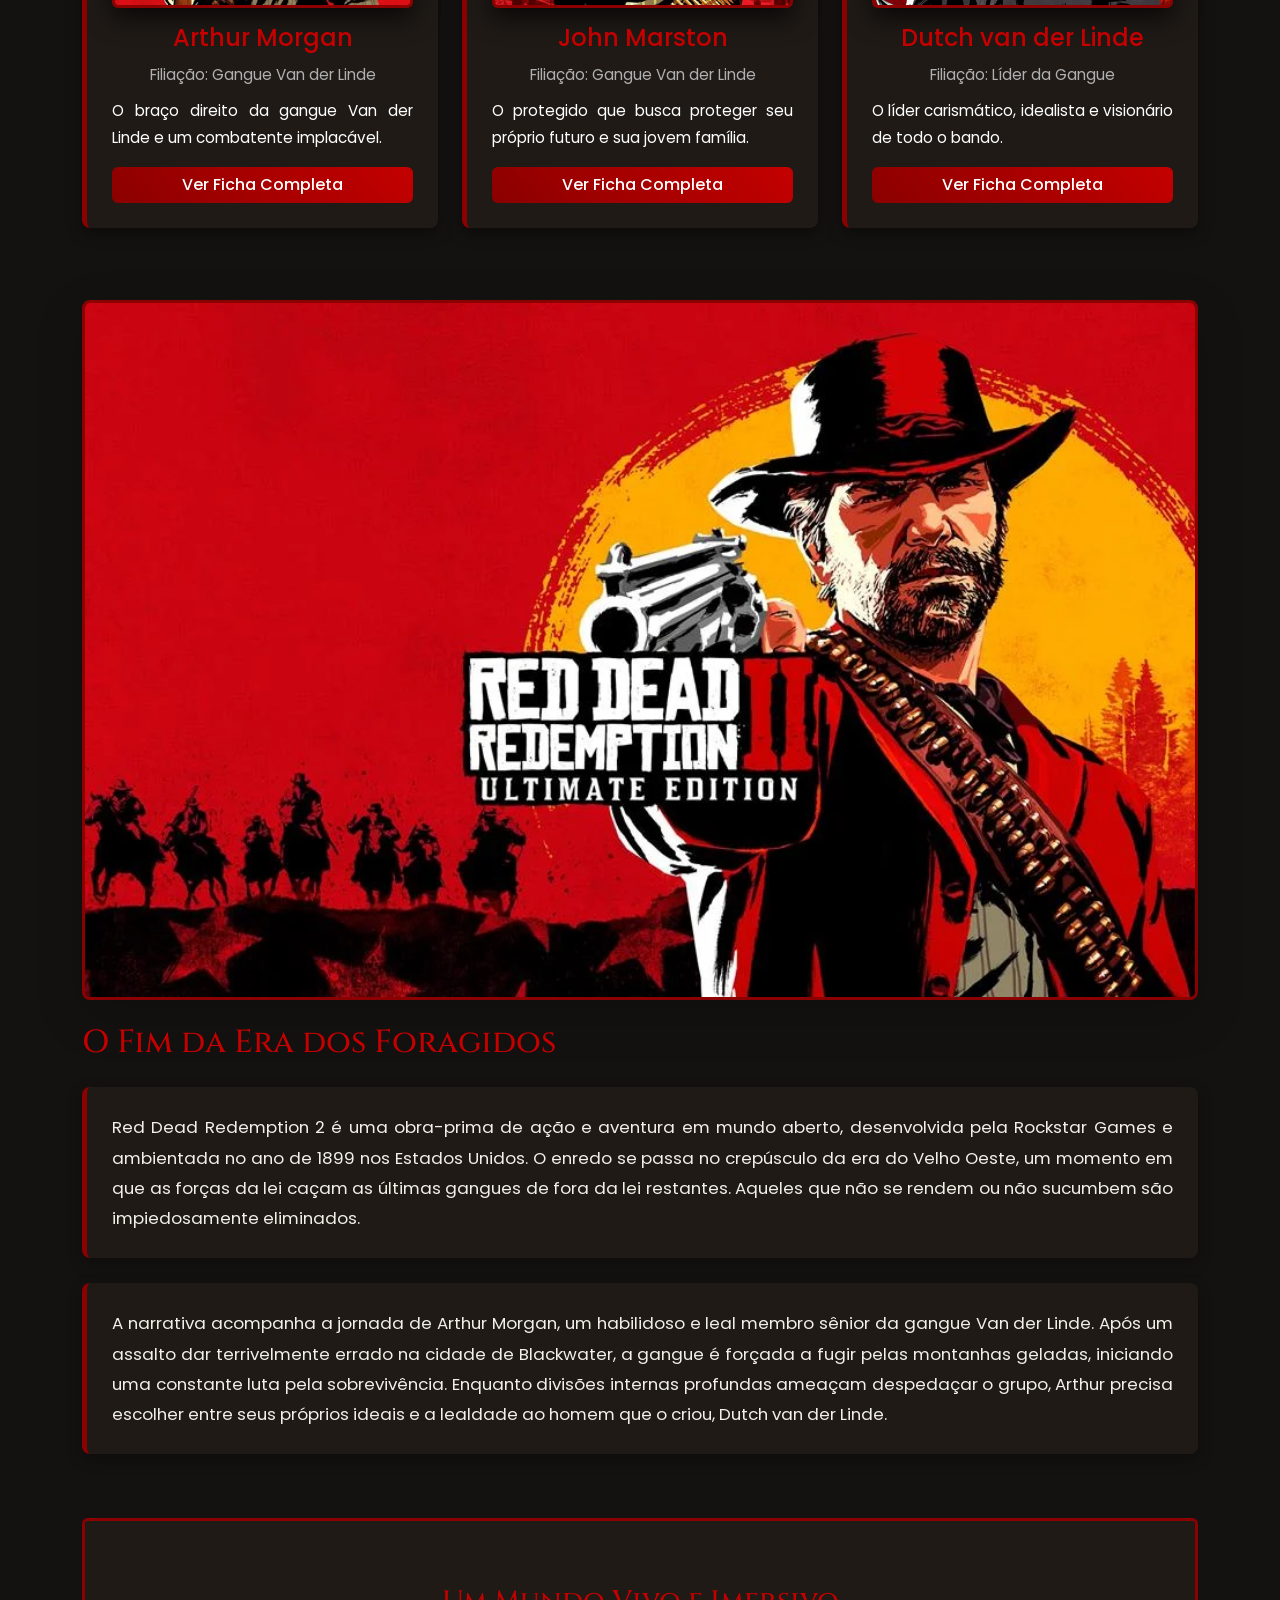
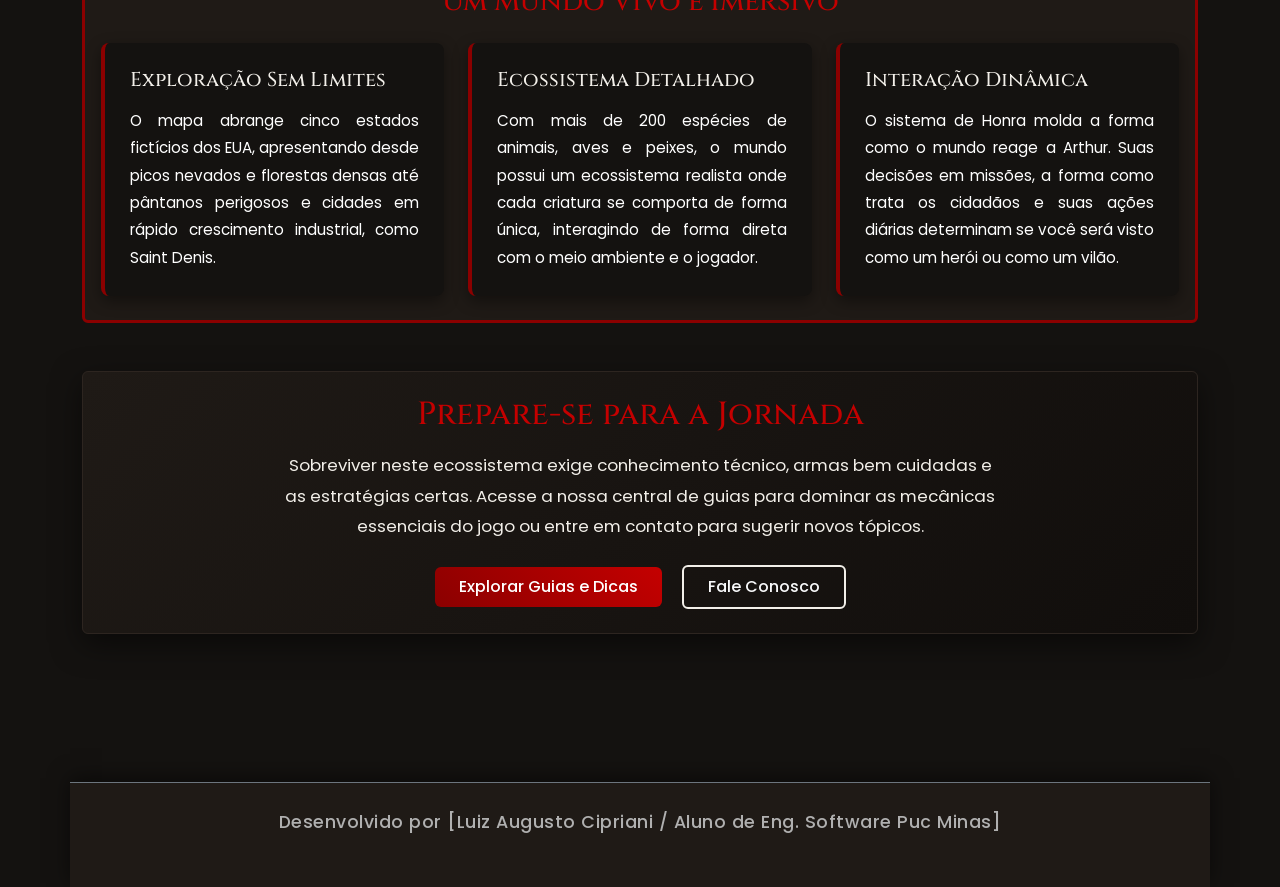
==== commit c6b8a0ff: "modificação do codigo index.html" ====
--- a/index.html
+++ b/index.html
@@ -16,6 +16,8 @@
         <a class="nav-link" href="index.html">Início</a>
         <a class="nav-link" href="dicas.html">Dicas</a>
         <a class="nav-link" href="contato.html">Contato</a>
+        <a class="nav-link d-none" id="menu-favoritos" href="favoritos.html">Meus Favoritos</a>
+        <a class="nav-link btn btn-outline-light ms-2 px-3 py-1" id="btn-auth" href="login.html">Login</a>
     </nav>
 </header>
 
@@ -24,7 +26,7 @@
     <section class="mb-5 text-center py-4 bg-cta-custom rounded">
         <h2 class="text-danger-custom mb-3">Quem Somos e Qual o Nosso Propósito</h2>
         <p class="px-4 m-0">
-            O <strong>Red Dead Hub Brasil</strong> nasceu com o objetivo de ser o point de encontro definitivo e a maior central de guias para os jogadores brasileiros de Red Dead Redemption 2. Nosso portal funciona como uma comunidade ativa onde reunimos estratégias minuciosas, desvendamos segredos do mapa e ajudamos desde pistoleiros iniciantes até os cowboys mais experientes a dominarem as complexas mecânicas desse universo.
+            O <strong>Red Dead Hub Brasil</strong> nasceu com o objective de ser o point de encontro definitivo e a maior central de guias para os jogadores brasileiros de Red Dead Redemption 2. Nosso portal funciona como uma comunidade active onde reunimos estratégias minuciosas, desvendamos segredos do mapa e ajudamos desde pistoleiros iniciantes até os cowboys mais experientes a dominarem as complexas mecânicas desse universo.
         </p>
     </section>
 
@@ -44,6 +46,17 @@
     </section>
 
     <section class="mb-5">
+        <div class="row justify-content-center">
+            <div class="col-md-6">
+                <div class="input-group">
+                    <input type="text" id="campo-pesquisa" class="form-control" placeholder="🔍 Pesquise por nome ou descrição do pistoleiro...">
+                    <button class="btn btn-danger-custom" id="btn-limpar-pesquisa" type="button">Limpar</button>
+                </div>
+            </div>
+        </div>
+    </section>
+
+    <section class="mb-5">
         <h2 class="text-danger-custom mb-4 text-center">Personagens Catalogados</h2>
         <div class="row g-4" id="container-cards"></div>
     </section>
@@ -51,7 +64,7 @@
     <section class="mb-5 section-intro">
         <div class="row align-items-center">
             <div class="col-12 mb-4">
-                <img src="img/capa.jpg" alt="Capa Red Dead 2" class="img-fluid w-100 rounded-3 border-danger-custom shadow-lg">
+                <img src="assets/img/capa.jpg" alt="Capa Red Dead 2" class="img-fluid w-100 rounded-3 border-danger-custom shadow-lg">
             </div>
             <div class="col-12">
                 <h2 class="text-danger-custom mb-3">O Fim da Era dos Foragidos</h2>
@@ -59,7 +72,7 @@
                     Red Dead Redemption 2 é uma obra-prima de ação e aventura em mundo aberto, desenvolvida pela Rockstar Games e ambientada no ano de 1899 nos Estados Unidos. O enredo se passa no crepúsculo da era do Velho Oeste, um momento em que as forças da lei caçam as últimas gangues de fora da lei restantes. Aqueles que não se rendem ou não sucumbem são impiedosamente eliminados.
                 </p>
                 <p>
-                    A narrative acompanha a jornada de Arthur Morgan, um habilidoso e leal membro sênior da gangue Van der Linde. Após um assalto dar terrivelmente errado na cidade de Blackwater, a gangue é forçada a fugir pelas montanhas geladas, iniciando uma constante luta pela sobrevivência. Enquanto divisões internas profundas ameaçam despedaçar o grupo, Arthur precisa escolher entre seus próprios ideais e a lealdade ao homem que o criou, Dutch van der Linde.
+                    A narrativa acompanha a jornada de Arthur Morgan, um habilidoso e leal membro sênior da gangue Van der Linde. Após um assalto dar terrivelmente errado na cidade de Blackwater, a gangue é forçada a fugir pelas montanhas geladas, iniciando uma constante luta pela sobrevivência. Enquanto divisões internas profundas ameaçam despedaçar o grupo, Arthur precisa escolher entre seus próprios ideais e a lealdade ao homem que o criou, Dutch van der Linde.
                 </p>
             </div>
         </div>
